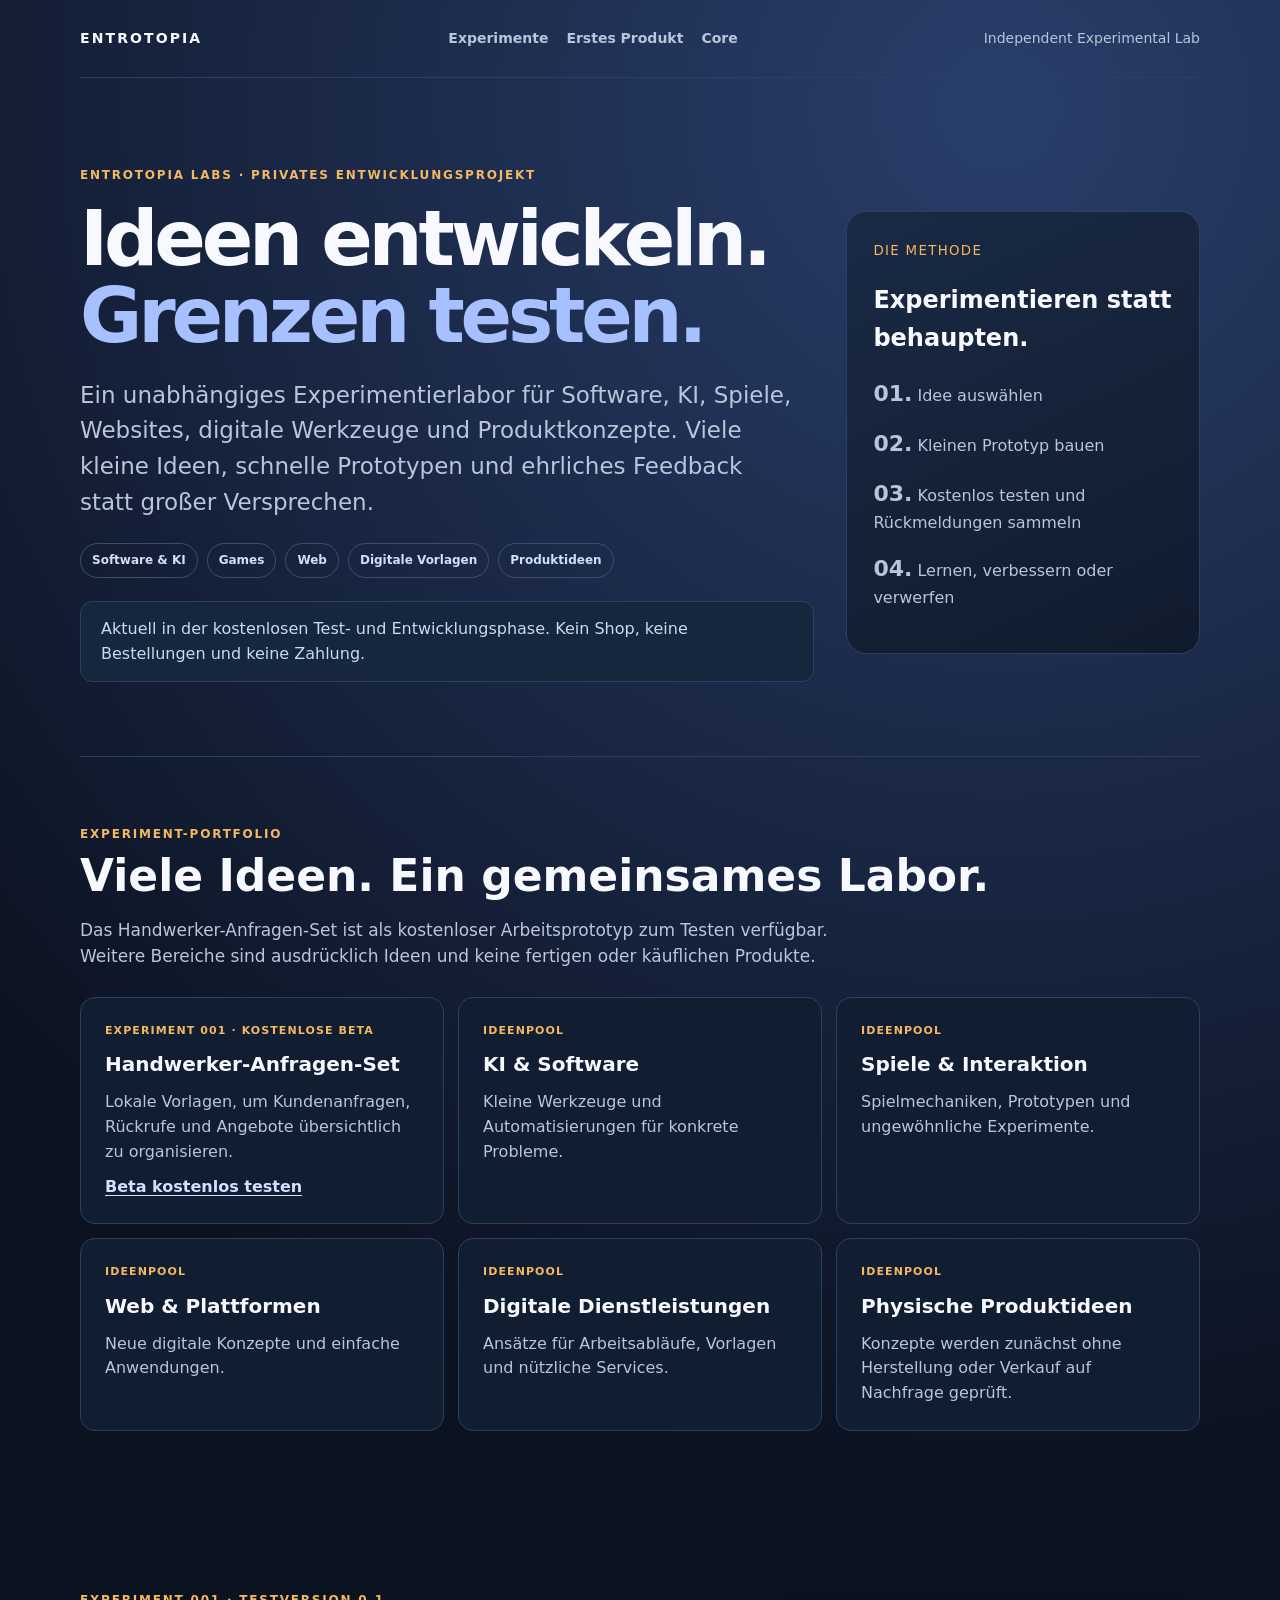
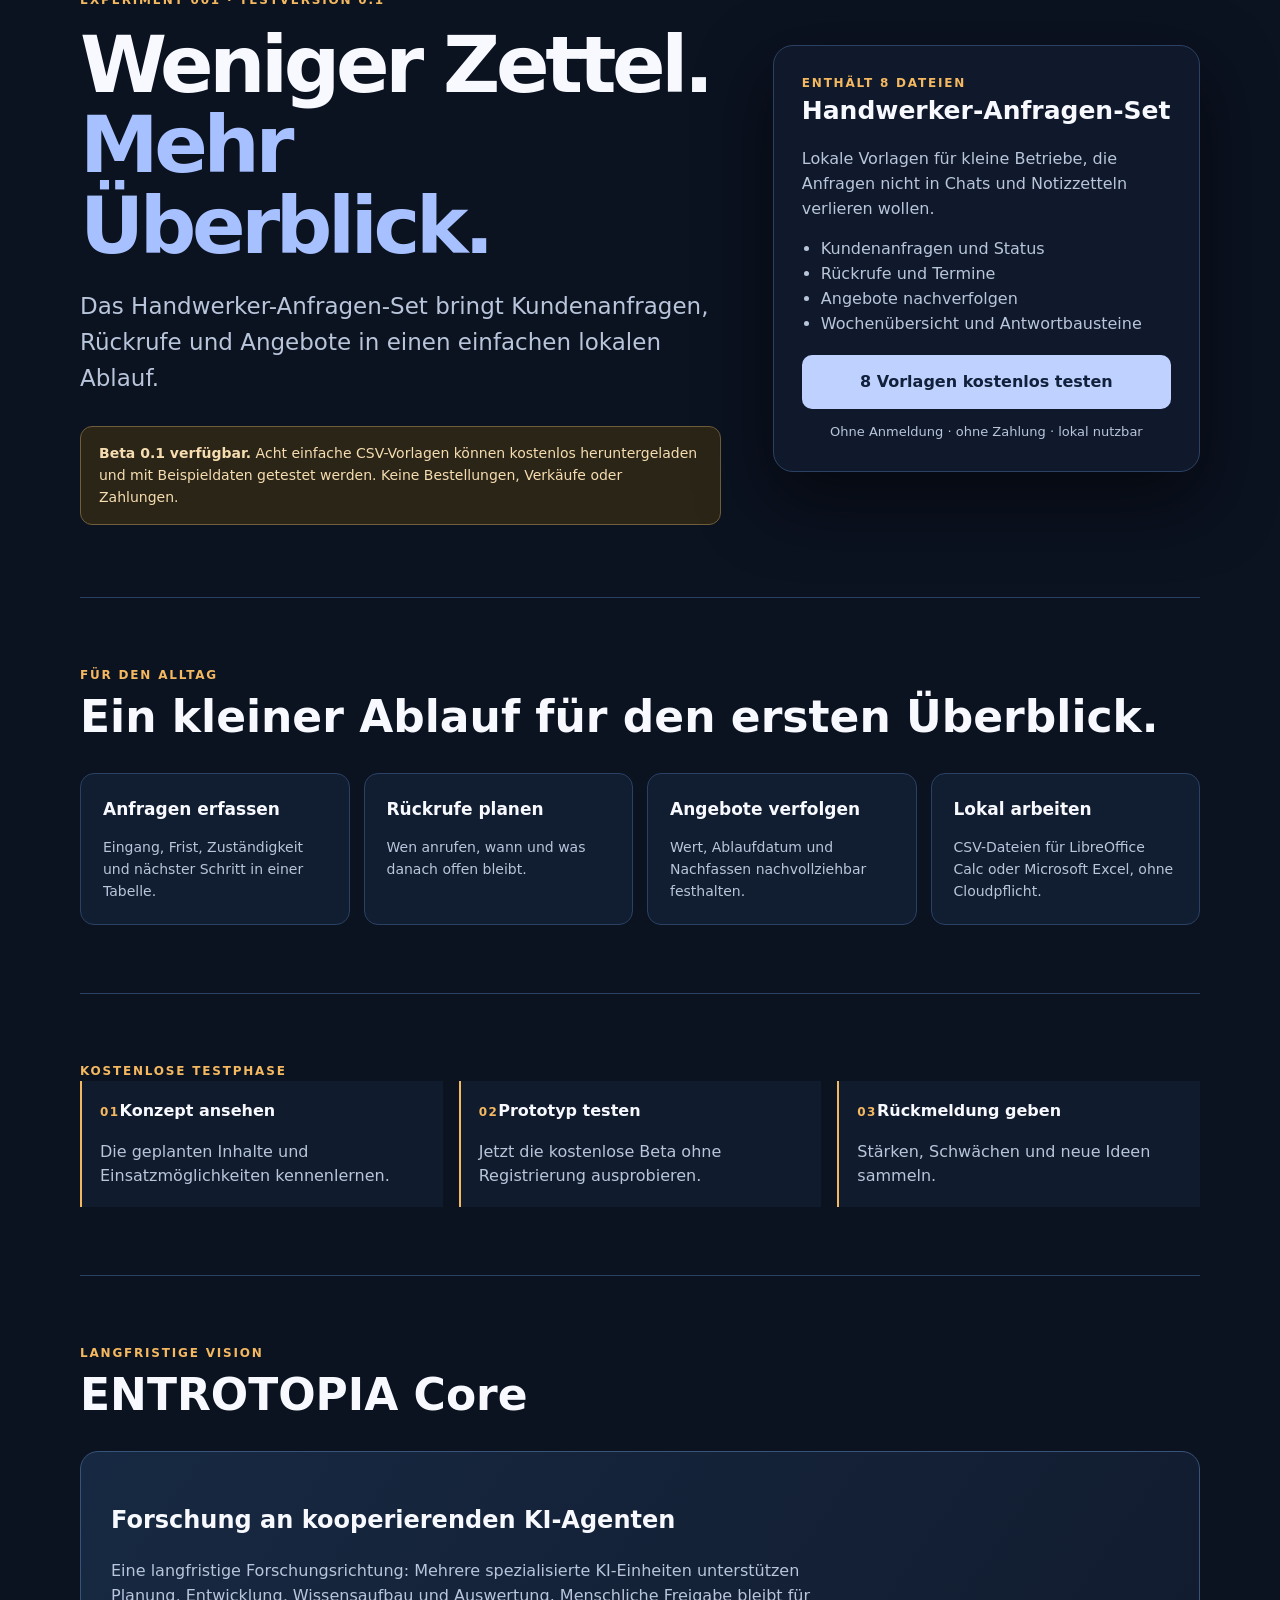
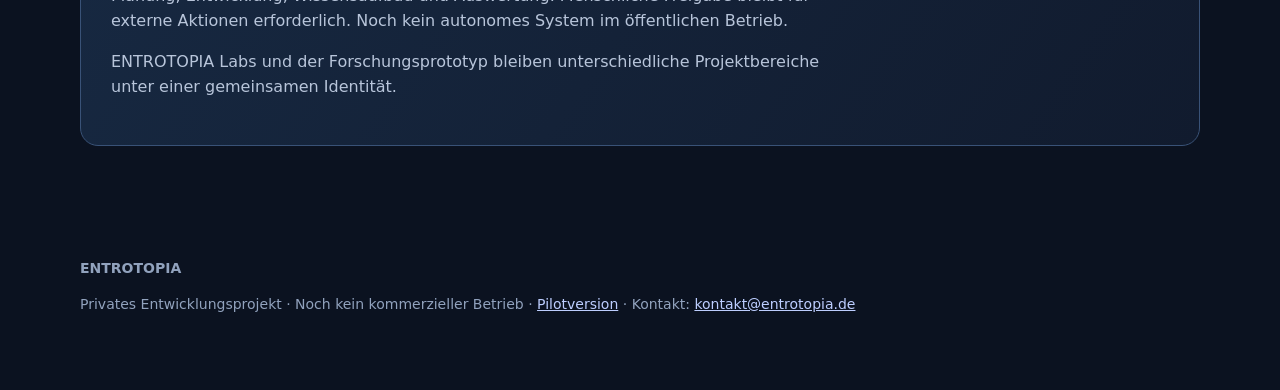
==== index.html @ 9680e83d "Fix public beta links" ====
<!doctype html>
<html lang="de">
<head>
  <meta charset="utf-8">
  <meta name="viewport" content="width=device-width,initial-scale=1">
  <meta name="description" content="ENTROTOPIA Labs entwickelt und testet Ideen aus Software, KI, Spielen, Web und weiteren Bereichen.">
  <meta name="robots" content="noindex,nofollow">
  <title>ENTROTOPIA · Unabhängiges Experimentierlabor</title>
  <style>
    :root{color-scheme:dark;font-family:Inter,ui-sans-serif,system-ui,sans-serif;--bg:#0b1220;--panel:#111d31;--line:#2b4163;--text:#f7f9ff;--muted:#b8c5da;--gold:#f4b860;--accent:#a7c0ff}*{box-sizing:border-box}body{margin:0;background:radial-gradient(circle at 78% 3%,#293e6b 0,var(--bg) 38%);color:var(--text);line-height:1.55}.nav,main,footer{width:min(1120px,calc(100% - 40px));margin:auto}.nav{display:flex;justify-content:space-between;align-items:center;height:78px;border-bottom:1px solid var(--line);font-size:14px;color:var(--muted)}.brand{font-weight:900;letter-spacing:.15em;color:var(--text)}.hero{padding:92px 0 72px;display:grid;grid-template-columns:1.2fr .8fr;gap:52px;align-items:center}.eyebrow{font-size:12px;font-weight:900;letter-spacing:.15em;color:var(--gold)}h1{font-size:clamp(44px,7vw,79px);letter-spacing:-.055em;line-height:1.02;margin:15px 0 21px}h1 span{color:var(--accent)}.lead{font-size:clamp(18px,2.4vw,23px);color:var(--muted);max-width:650px}.notice{margin-top:30px;padding:16px 18px;border:1px solid #705d39;border-radius:12px;background:#2b2518;color:#f6ddb0;font-size:14px}.product{border:1px solid var(--line);border-radius:20px;padding:28px;background:#101b2dd9;box-shadow:0 28px 70px #0008}.product h2{font-size:25px;margin:0 0 14px}.product p{color:var(--muted)}.product ul{padding-left:19px;color:var(--muted)}button{width:100%;margin-top:18px;border:0;border-radius:10px;padding:15px;background:#5c687b;color:#dae1ed;font-weight:850;cursor:not-allowed}.small{font-size:13px;color:#9cabc2;text-align:center;margin:13px 0 0}.section{padding:68px 0;border-top:1px solid var(--line)}h3{font-size:clamp(29px,4vw,44px);line-height:1.15;margin:7px 0 31px}.cards{display:grid;grid-template-columns:repeat(4,1fr);gap:14px}.card{background:var(--panel);border:1px solid var(--line);border-radius:14px;padding:22px}.card b{font-size:17px}.card p{color:var(--muted);font-size:14px;margin-bottom:0}.steps{display:grid;grid-template-columns:repeat(3,1fr);gap:16px}.step{padding:18px;border-left:2px solid var(--gold);background:#101b2d}.step span{font-size:12px;color:var(--gold);font-weight:900;letter-spacing:.12em}.step p{color:var(--muted);margin-bottom:0}footer{padding:44px 0 60px;color:#91a2bd;font-size:14px}footer a{color:#bdceff}@media(max-width:760px){.nav span{display:none}.hero{grid-template-columns:1fr;padding-top:62px}.cards,.steps{grid-template-columns:1fr}.product{max-width:520px}h1{font-size:51px}}

    .cta{display:block;margin-top:18px;text-align:center;text-decoration:none;border-radius:10px;padding:15px;background:#bfd2ff;color:#12213b;font-weight:850}.cta:hover{background:#e5ebff}
    html{scroll-behavior:smooth}
    .nav{gap:18px}.navlinks{display:flex;gap:18px;align-items:center}.navlinks a{color:var(--muted);text-decoration:none;font-weight:700}.navlinks a:hover{color:var(--text)}
    .labhero{padding:88px 0 58px;display:grid;grid-template-columns:1.35fr .65fr;gap:32px;align-items:center}
    .labhero h1{font-size:clamp(42px,6.5vw,76px)}.labhero .lead{max-width:720px}
    .labbox{border:1px solid var(--line);border-radius:20px;padding:26px;background:linear-gradient(155deg,#1a2a45,#101b2d)}
    .labbox b{font-size:22px}.labbox p,.subtext{color:var(--muted)}.labbox small{color:var(--gold);letter-spacing:.10em}
    .tagline{display:flex;flex-wrap:wrap;gap:9px;margin:23px 0}.tag{border:1px solid #38506f;border-radius:999px;padding:7px 11px;color:#d0dff9;font-size:12px;font-weight:700}
    .section-intro{max-width:750px;color:var(--muted);font-size:17px;margin-top:-16px;margin-bottom:28px}
    .projectgrid{display:grid;grid-template-columns:repeat(3,1fr);gap:14px}
    .project{border:1px solid var(--line);border-radius:15px;padding:24px;background:var(--panel);display:flex;flex-direction:column;gap:10px}
    .project h4{font-size:20px;margin:0}.project p{color:var(--muted);margin:0;flex-grow:1}
    .status{font-size:11px;font-weight:900;letter-spacing:.10em;color:var(--gold)}
    .project a{color:#d3dfff;font-weight:700;text-decoration:underline;text-underline-offset:3px}
    .introline{padding:15px 20px;border-radius:12px;background:#15263d;border:1px solid var(--line);color:#ccd9ee}
    .corebox{padding:30px;border-radius:18px;background:linear-gradient(125deg,#172942,#111b2e);border:1px solid #395277}
    .corebox p{max-width:750px;color:var(--muted)}
    @media(max-width:760px){.nav{height:auto;padding:19px 0;flex-wrap:wrap}.nav span{display:none}.navlinks{width:100%;flex-wrap:wrap;gap:11px}.labhero{grid-template-columns:1fr;padding:54px 0 35px}.labhero h1{font-size:44px}.projectgrid{grid-template-columns:1fr}}
  </style>
</head>
<body>
  <header class="nav"><div class="brand">ENTROTOPIA</div><nav class="navlinks" aria-label="Hauptnavigation"><a href="#portfolio">Experimente</a><a href="#handwerker">Erstes Produkt</a><a href="#core">Core</a></nav><span>Independent Experimental Lab</span></header>
  <main>
<section class="labhero" id="lab">
  <div><div class="eyebrow">ENTROTOPIA LABS · PRIVATES ENTWICKLUNGSPROJEKT</div>
    <h1>Ideen entwickeln.<br><span>Grenzen testen.</span></h1>
    <p class="lead">Ein unabhängiges Experimentierlabor für Software, KI, Spiele, Websites, digitale Werkzeuge und Produktkonzepte. Viele kleine Ideen, schnelle Prototypen und ehrliches Feedback statt großer Versprechen.</p>
    <div class="tagline"><span class="tag">Software &amp; KI</span><span class="tag">Games</span><span class="tag">Web</span><span class="tag">Digitale Vorlagen</span><span class="tag">Produktideen</span></div>
    <p class="introline">Aktuell in der kostenlosen Test- und Entwicklungsphase. Kein Shop, keine Bestellungen und keine Zahlung.</p>
  </div>
  <aside class="labbox"><small>DIE METHODE</small><h2>Experimentieren statt behaupten.</h2>
    <p><b>01.</b> Idee auswählen</p><p><b>02.</b> Kleinen Prototyp bauen</p><p><b>03.</b> Kostenlos testen und Rückmeldungen sammeln</p><p><b>04.</b> Lernen, verbessern oder verwerfen</p>
  </aside>
</section>
<section class="section" id="portfolio"><div class="eyebrow">EXPERIMENT-PORTFOLIO</div><h3>Viele Ideen. Ein gemeinsames Labor.</h3>
<p class="section-intro">Das Handwerker-Anfragen-Set ist als kostenloser Arbeitsprototyp zum Testen verfügbar. Weitere Bereiche sind ausdrücklich Ideen und keine fertigen oder käuflichen Produkte.</p>
<div class="projectgrid">
<article class="project"><span class="status">EXPERIMENT 001 · KOSTENLOSE BETA</span><h4>Handwerker-Anfragen-Set</h4><p>Lokale Vorlagen, um Kundenanfragen, Rückrufe und Angebote übersichtlich zu organisieren.</p><a href="/public/testphase.html">Beta kostenlos testen</a></article>
<article class="project"><span class="status">IDEENPOOL</span><h4>KI &amp; Software</h4><p>Kleine Werkzeuge und Automatisierungen für konkrete Probleme.</p></article>
<article class="project"><span class="status">IDEENPOOL</span><h4>Spiele &amp; Interaktion</h4><p>Spielmechaniken, Prototypen und ungewöhnliche Experimente.</p></article>
<article class="project"><span class="status">IDEENPOOL</span><h4>Web &amp; Plattformen</h4><p>Neue digitale Konzepte und einfache Anwendungen.</p></article>
<article class="project"><span class="status">IDEENPOOL</span><h4>Digitale Dienstleistungen</h4><p>Ansätze für Arbeitsabläufe, Vorlagen und nützliche Services.</p></article>
<article class="project"><span class="status">IDEENPOOL</span><h4>Physische Produktideen</h4><p>Konzepte werden zunächst ohne Herstellung oder Verkauf auf Nachfrage geprüft.</p></article>
</div></section>
    <section class="hero" id="handwerker">
      <div>
        <div class="eyebrow">EXPERIMENT 001 · TESTVERSION 0.1</div>
        <h1>Weniger Zettel.<br><span>Mehr Überblick.</span></h1>
        <p class="lead">Das Handwerker-Anfragen-Set bringt Kundenanfragen, Rückrufe und Angebote in einen einfachen lokalen Ablauf.</p>
        <div class="notice"><b>Beta 0.1 verfügbar.</b> Acht einfache CSV-Vorlagen können kostenlos heruntergeladen und mit Beispieldaten getestet werden. Keine Bestellungen, Verkäufe oder Zahlungen.</div>
      </div>
      <aside class="product">
        <div class="eyebrow">ENTHÄLT 8 DATEIEN</div>
        <h2>Handwerker-Anfragen-Set</h2>
        <p>Lokale Vorlagen für kleine Betriebe, die Anfragen nicht in Chats und Notizzetteln verlieren wollen.</p>
        <ul><li>Kundenanfragen und Status</li><li>Rückrufe und Termine</li><li>Angebote nachverfolgen</li><li>Wochenübersicht und Antwortbausteine</li></ul>
        <a class="cta" href="/public/testphase.html">8 Vorlagen kostenlos testen</a>
        <p class="small">Ohne Anmeldung · ohne Zahlung · lokal nutzbar</p>
      </aside>
    </section>
    <section class="section">
      <div class="eyebrow">FÜR DEN ALLTAG</div>
      <h3>Ein kleiner Ablauf für den ersten Überblick.</h3>
      <div class="cards"><article class="card"><b>Anfragen erfassen</b><p>Eingang, Frist, Zuständigkeit und nächster Schritt in einer Tabelle.</p></article><article class="card"><b>Rückrufe planen</b><p>Wen anrufen, wann und was danach offen bleibt.</p></article><article class="card"><b>Angebote verfolgen</b><p>Wert, Ablaufdatum und Nachfassen nachvollziehbar festhalten.</p></article><article class="card"><b>Lokal arbeiten</b><p>CSV-Dateien für LibreOffice Calc oder Microsoft Excel, ohne Cloudpflicht.</p></article></div>
    </section>
    <section class="section">
      <div class="eyebrow">KOSTENLOSE TESTPHASE</div>
      <div class="steps"><article class="step"><span>01</span><b>Konzept ansehen</b><p>Die geplanten Inhalte und Einsatzmöglichkeiten kennenlernen.</p></article><article class="step"><span>02</span><b>Prototyp testen</b><p>Jetzt die kostenlose Beta ohne Registrierung ausprobieren.</p></article><article class="step"><span>03</span><b>Rückmeldung geben</b><p>Stärken, Schwächen und neue Ideen sammeln.</p></article></div>
    </section>
    <section class="section" id="core"><div class="eyebrow">LANGFRISTIGE VISION</div><h3>ENTROTOPIA Core</h3><div class="corebox"><h2>Forschung an kooperierenden KI-Agenten</h2><p>Eine langfristige Forschungsrichtung: Mehrere spezialisierte KI-Einheiten unterstützen Planung, Entwicklung, Wissensaufbau und Auswertung. Menschliche Freigabe bleibt für externe Aktionen erforderlich. Noch kein autonomes System im öffentlichen Betrieb.</p><p>ENTROTOPIA Labs und der Forschungsprototyp bleiben unterschiedliche Projektbereiche unter einer gemeinsamen Identität.</p></div></section>
  </main>
  <footer><b>ENTROTOPIA</b><p>Privates Entwicklungsprojekt · Noch kein kommerzieller Betrieb · <a href="/public/testphase.html">Pilotversion</a> · Kontakt: <a href="mailto:kontakt@entrotopia.de">kontakt@entrotopia.de</a></p></footer>
</body>
</html>
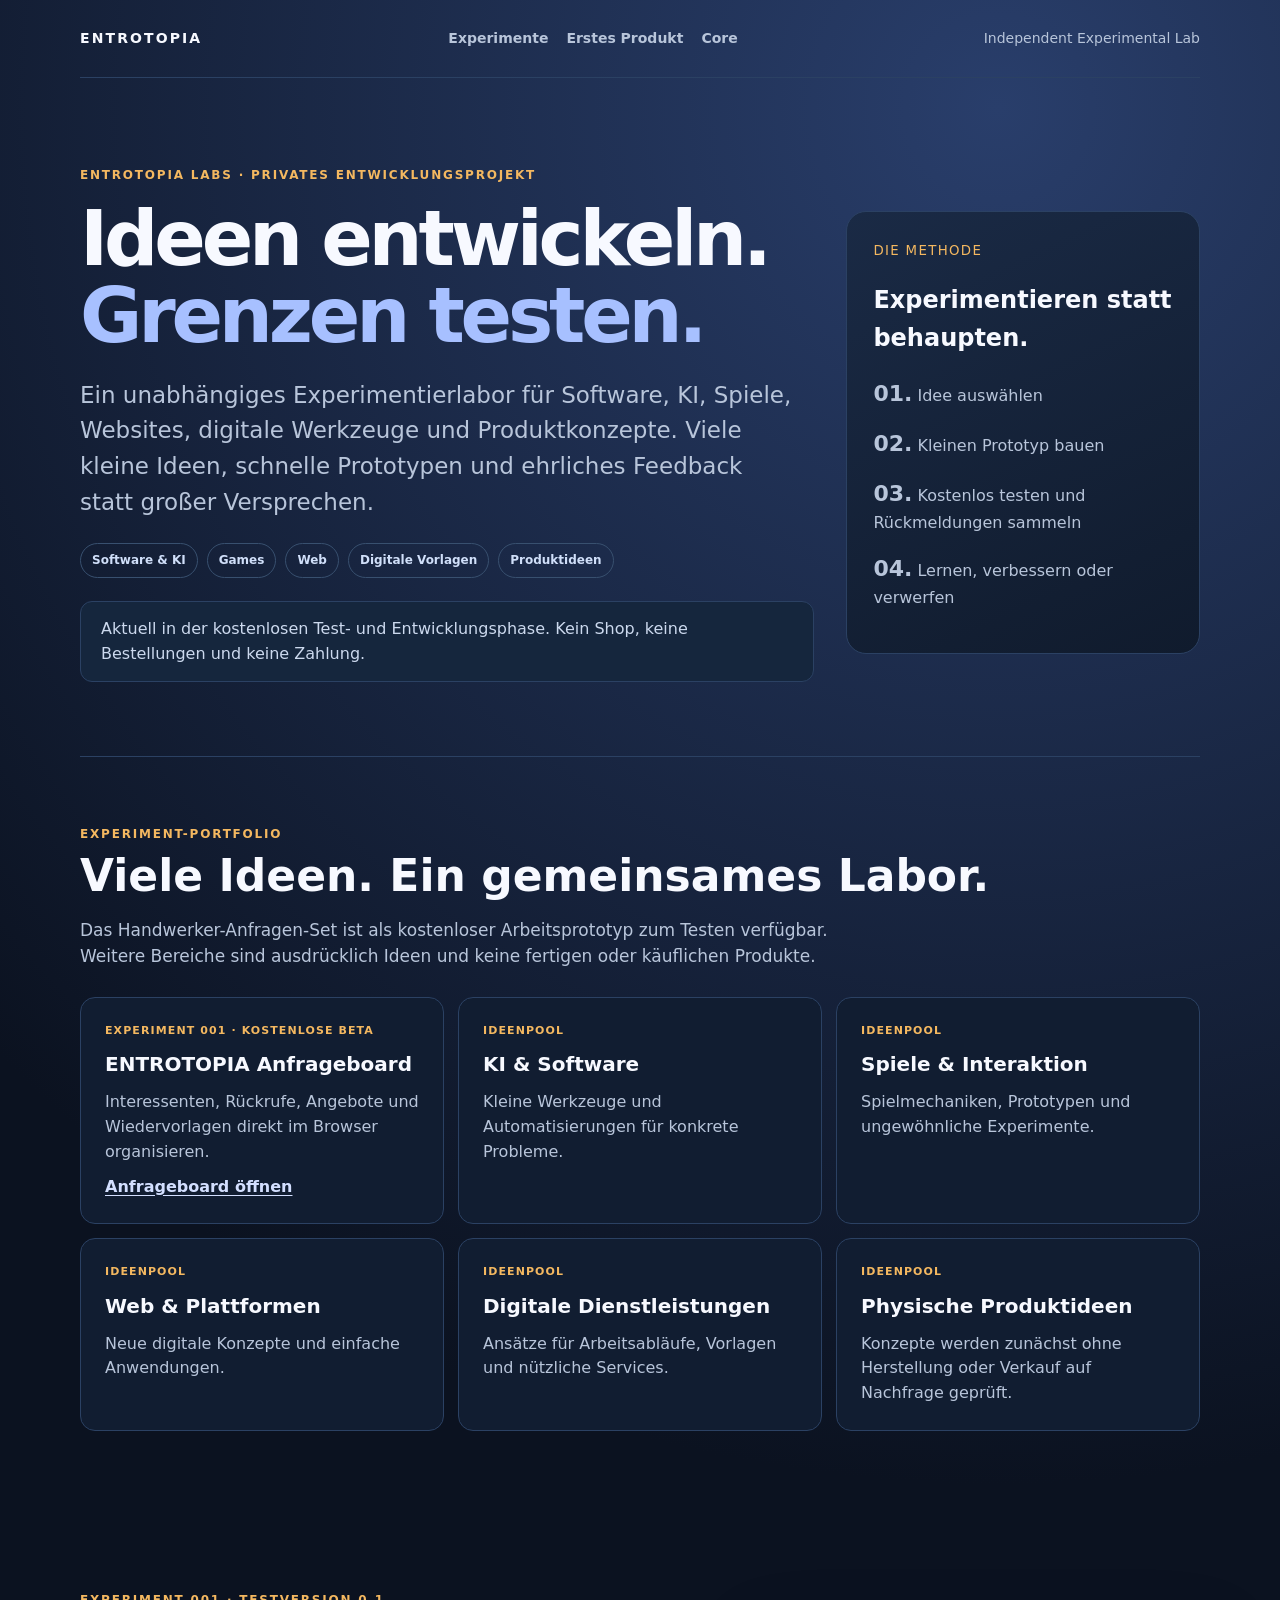
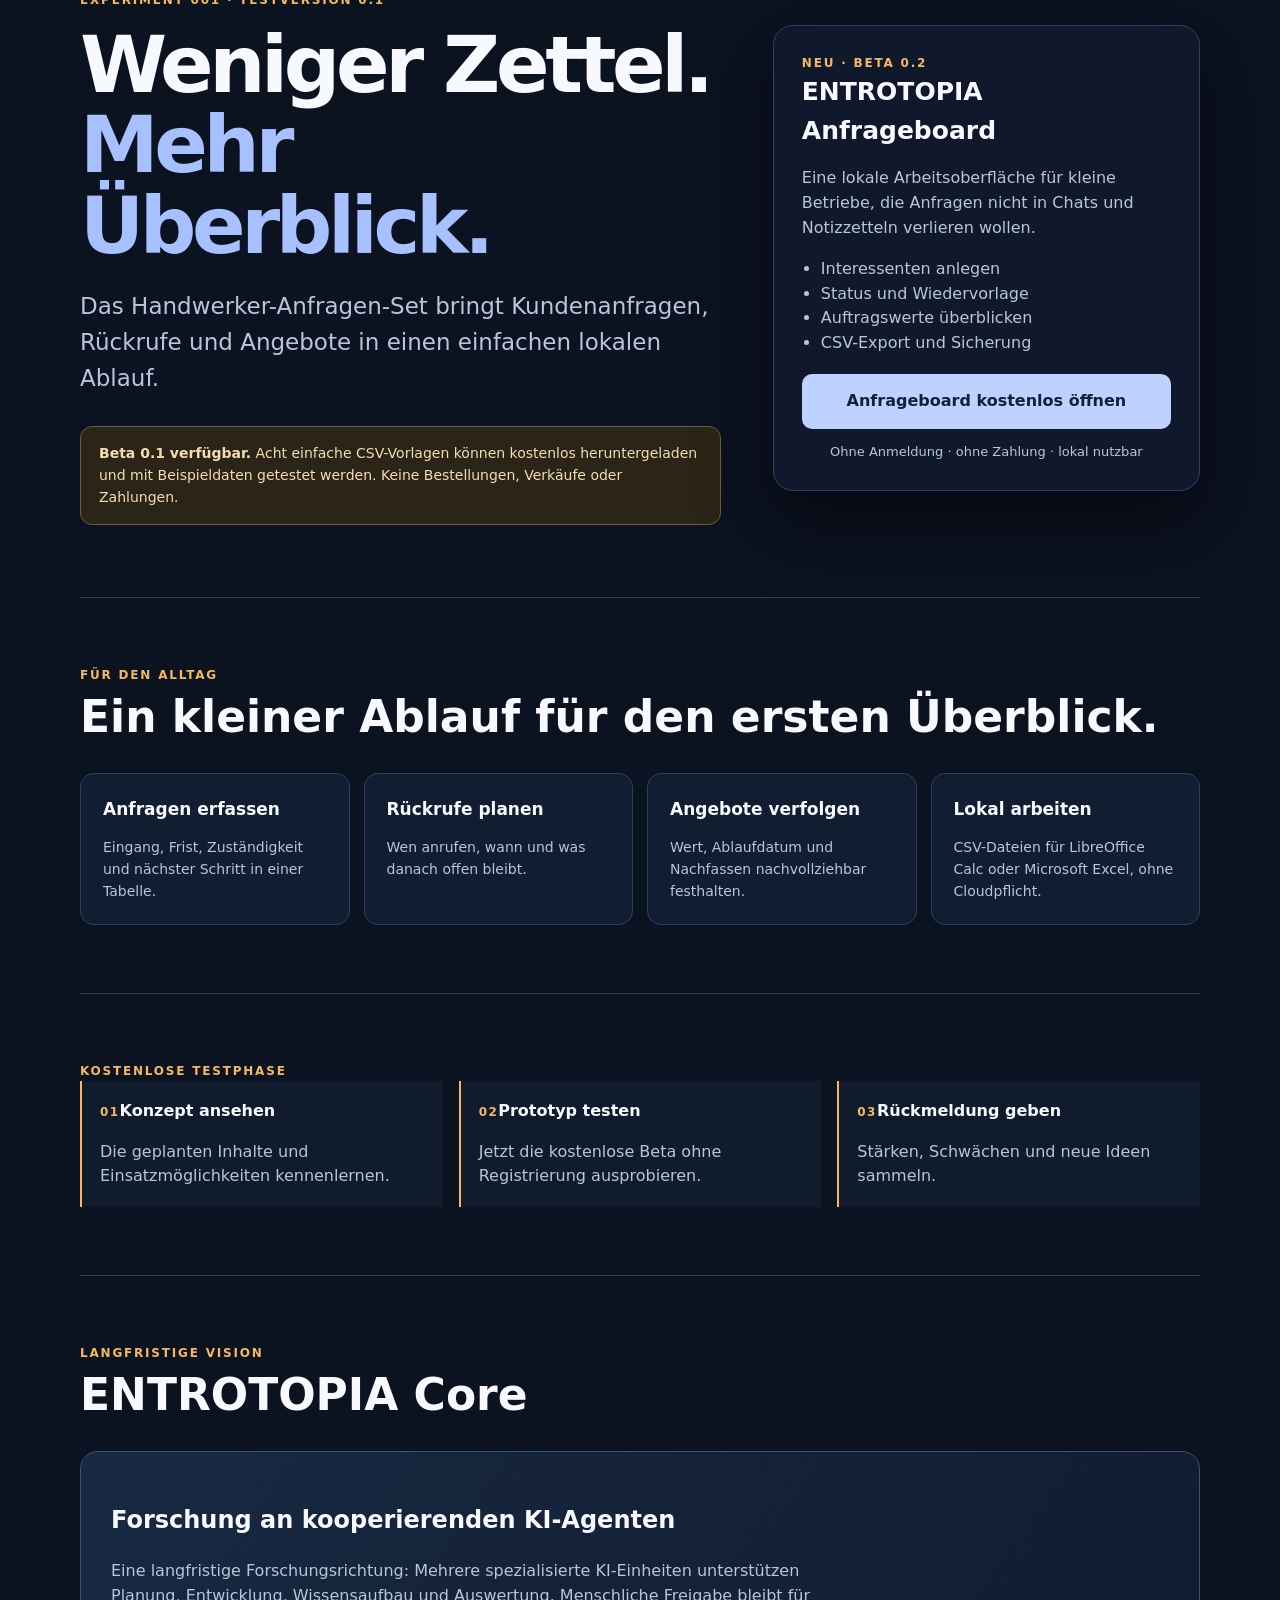
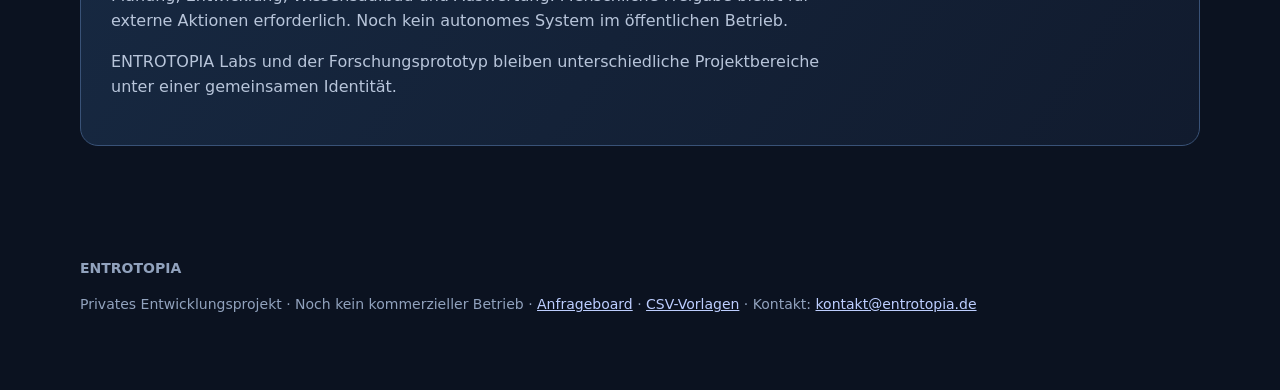
==== commit 2cde5d69: "Launch local-first inquiry board beta" ====
--- a/index.html
+++ b/index.html
@@ -46,7 +46,7 @@
 <section class="section" id="portfolio"><div class="eyebrow">EXPERIMENT-PORTFOLIO</div><h3>Viele Ideen. Ein gemeinsames Labor.</h3>
 <p class="section-intro">Das Handwerker-Anfragen-Set ist als kostenloser Arbeitsprototyp zum Testen verfügbar. Weitere Bereiche sind ausdrücklich Ideen und keine fertigen oder käuflichen Produkte.</p>
 <div class="projectgrid">
-<article class="project"><span class="status">EXPERIMENT 001 · KOSTENLOSE BETA</span><h4>Handwerker-Anfragen-Set</h4><p>Lokale Vorlagen, um Kundenanfragen, Rückrufe und Angebote übersichtlich zu organisieren.</p><a href="/public/testphase.html">Beta kostenlos testen</a></article>
+<article class="project"><span class="status">EXPERIMENT 001 · KOSTENLOSE BETA</span><h4>ENTROTOPIA Anfrageboard</h4><p>Interessenten, Rückrufe, Angebote und Wiedervorlagen direkt im Browser organisieren.</p><a href="/public/app.html">Anfrageboard öffnen</a></article>
 <article class="project"><span class="status">IDEENPOOL</span><h4>KI &amp; Software</h4><p>Kleine Werkzeuge und Automatisierungen für konkrete Probleme.</p></article>
 <article class="project"><span class="status">IDEENPOOL</span><h4>Spiele &amp; Interaktion</h4><p>Spielmechaniken, Prototypen und ungewöhnliche Experimente.</p></article>
 <article class="project"><span class="status">IDEENPOOL</span><h4>Web &amp; Plattformen</h4><p>Neue digitale Konzepte und einfache Anwendungen.</p></article>
@@ -61,11 +61,11 @@
         <div class="notice"><b>Beta 0.1 verfügbar.</b> Acht einfache CSV-Vorlagen können kostenlos heruntergeladen und mit Beispieldaten getestet werden. Keine Bestellungen, Verkäufe oder Zahlungen.</div>
       </div>
       <aside class="product">
-        <div class="eyebrow">ENTHÄLT 8 DATEIEN</div>
-        <h2>Handwerker-Anfragen-Set</h2>
-        <p>Lokale Vorlagen für kleine Betriebe, die Anfragen nicht in Chats und Notizzetteln verlieren wollen.</p>
-        <ul><li>Kundenanfragen und Status</li><li>Rückrufe und Termine</li><li>Angebote nachverfolgen</li><li>Wochenübersicht und Antwortbausteine</li></ul>
-        <a class="cta" href="/public/testphase.html">8 Vorlagen kostenlos testen</a>
+        <div class="eyebrow">NEU · BETA 0.2</div>
+        <h2>ENTROTOPIA Anfrageboard</h2>
+        <p>Eine lokale Arbeitsoberfläche für kleine Betriebe, die Anfragen nicht in Chats und Notizzetteln verlieren wollen.</p>
+        <ul><li>Interessenten anlegen</li><li>Status und Wiedervorlage</li><li>Auftragswerte überblicken</li><li>CSV-Export und Sicherung</li></ul>
+        <a class="cta" href="/public/app.html">Anfrageboard kostenlos öffnen</a>
         <p class="small">Ohne Anmeldung · ohne Zahlung · lokal nutzbar</p>
       </aside>
     </section>
@@ -80,6 +80,6 @@
     </section>
     <section class="section" id="core"><div class="eyebrow">LANGFRISTIGE VISION</div><h3>ENTROTOPIA Core</h3><div class="corebox"><h2>Forschung an kooperierenden KI-Agenten</h2><p>Eine langfristige Forschungsrichtung: Mehrere spezialisierte KI-Einheiten unterstützen Planung, Entwicklung, Wissensaufbau und Auswertung. Menschliche Freigabe bleibt für externe Aktionen erforderlich. Noch kein autonomes System im öffentlichen Betrieb.</p><p>ENTROTOPIA Labs und der Forschungsprototyp bleiben unterschiedliche Projektbereiche unter einer gemeinsamen Identität.</p></div></section>
   </main>
-  <footer><b>ENTROTOPIA</b><p>Privates Entwicklungsprojekt · Noch kein kommerzieller Betrieb · <a href="/public/testphase.html">Pilotversion</a> · Kontakt: <a href="mailto:kontakt@entrotopia.de">kontakt@entrotopia.de</a></p></footer>
+  <footer><b>ENTROTOPIA</b><p>Privates Entwicklungsprojekt · Noch kein kommerzieller Betrieb · <a href="/public/app.html">Anfrageboard</a> · <a href="/public/testphase.html">CSV-Vorlagen</a> · Kontakt: <a href="mailto:kontakt@entrotopia.de">kontakt@entrotopia.de</a></p></footer>
 </body>
 </html>
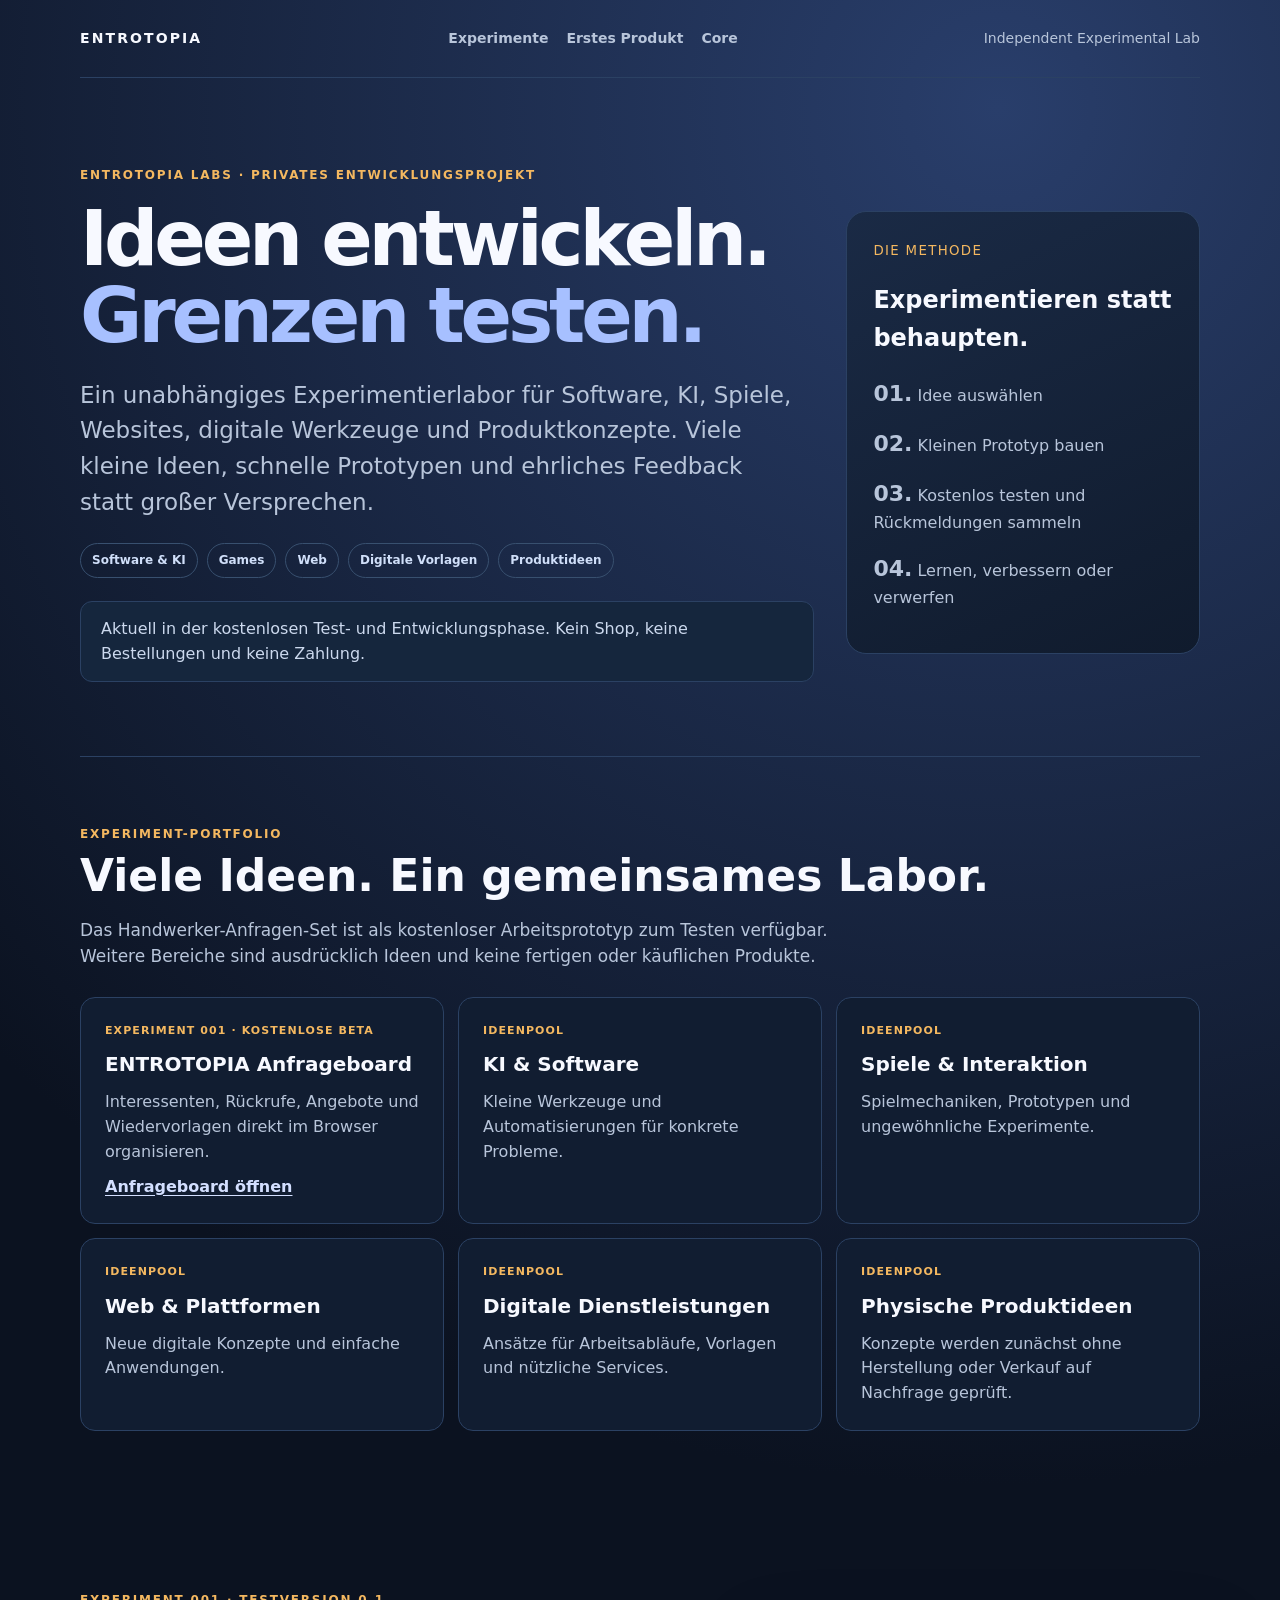
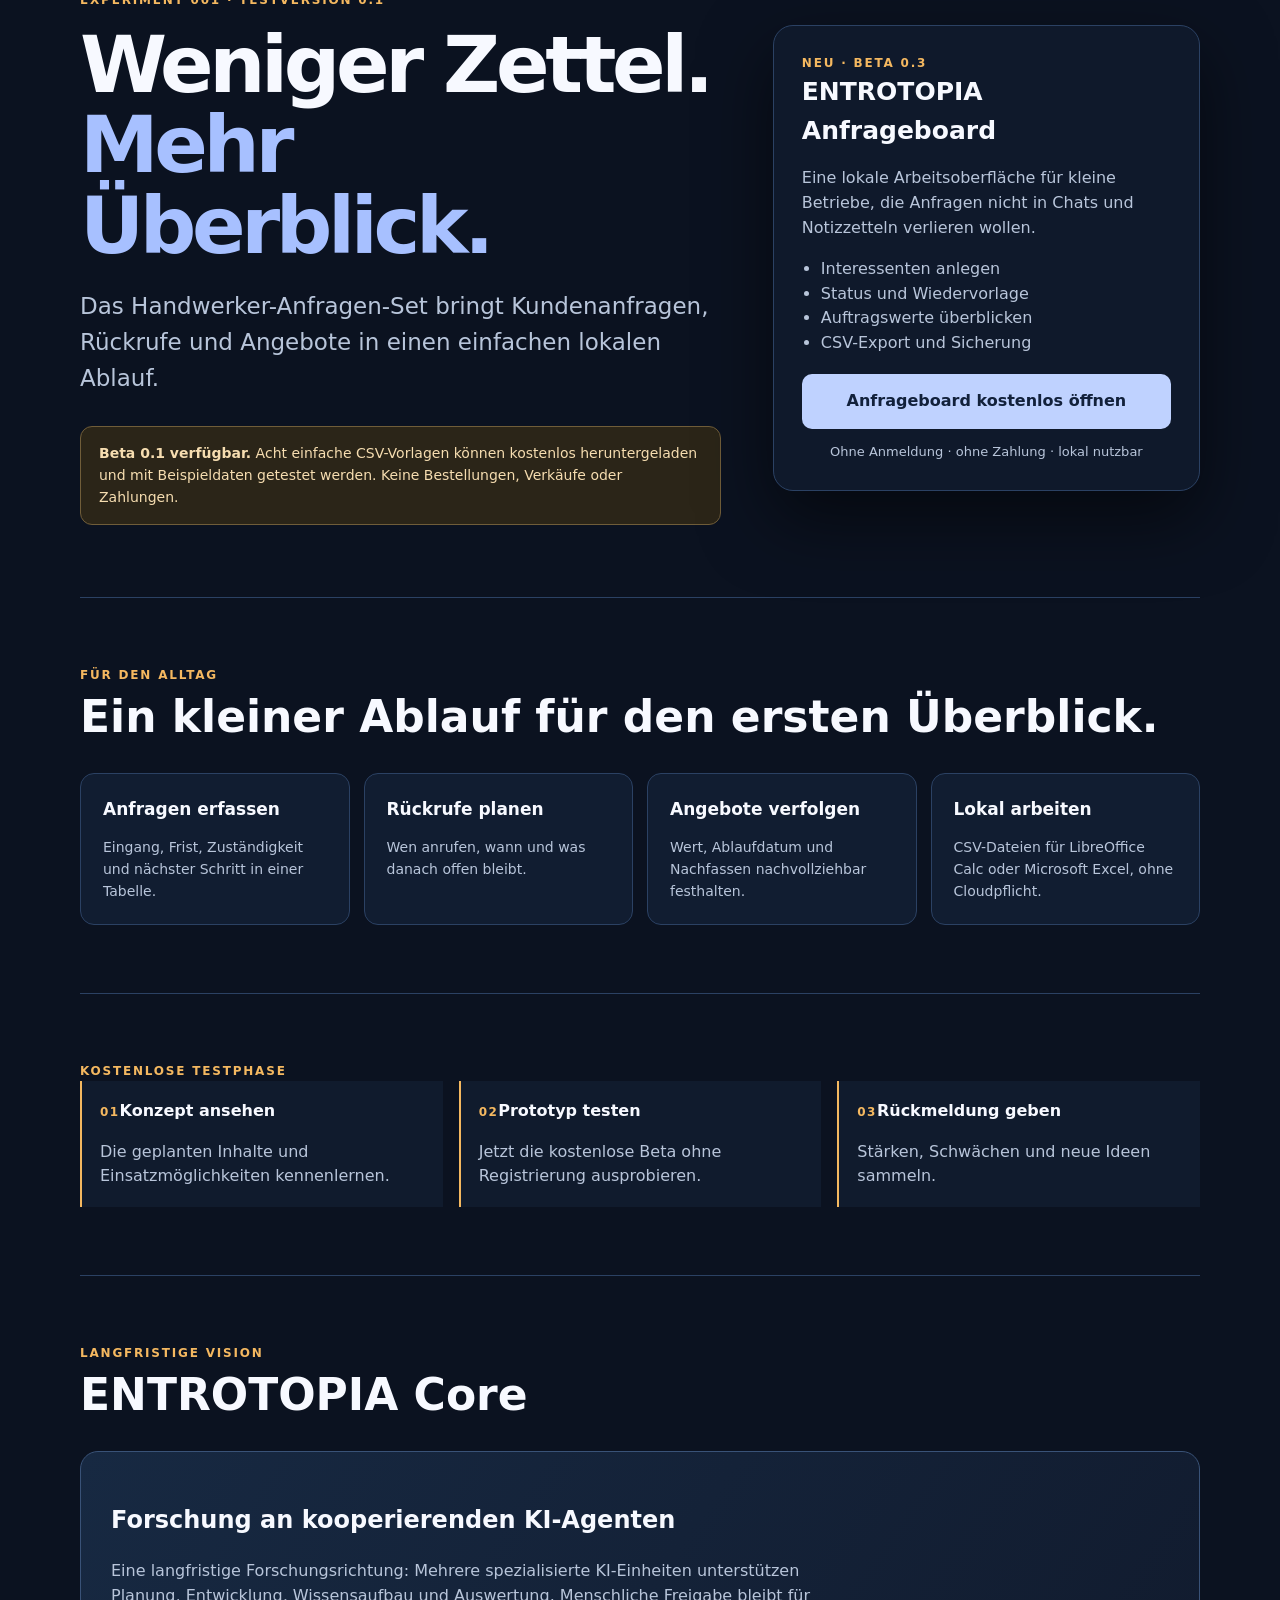
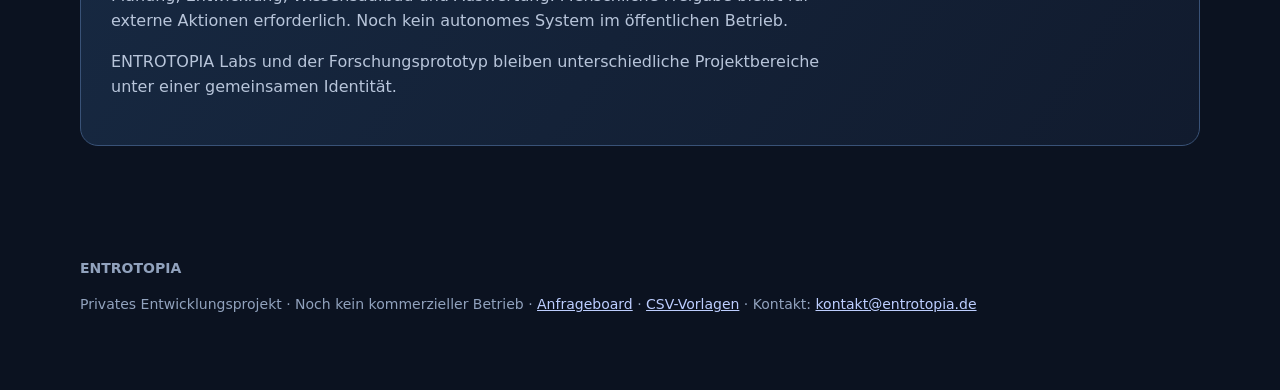
==== commit 31b17ff2: "Make inquiry board installable offline" ====
--- a/index.html
+++ b/index.html
@@ -61,7 +61,7 @@
         <div class="notice"><b>Beta 0.1 verfügbar.</b> Acht einfache CSV-Vorlagen können kostenlos heruntergeladen und mit Beispieldaten getestet werden. Keine Bestellungen, Verkäufe oder Zahlungen.</div>
       </div>
       <aside class="product">
-        <div class="eyebrow">NEU · BETA 0.2</div>
+        <div class="eyebrow">NEU · BETA 0.3</div>
         <h2>ENTROTOPIA Anfrageboard</h2>
         <p>Eine lokale Arbeitsoberfläche für kleine Betriebe, die Anfragen nicht in Chats und Notizzetteln verlieren wollen.</p>
         <ul><li>Interessenten anlegen</li><li>Status und Wiedervorlage</li><li>Auftragswerte überblicken</li><li>CSV-Export und Sicherung</li></ul>
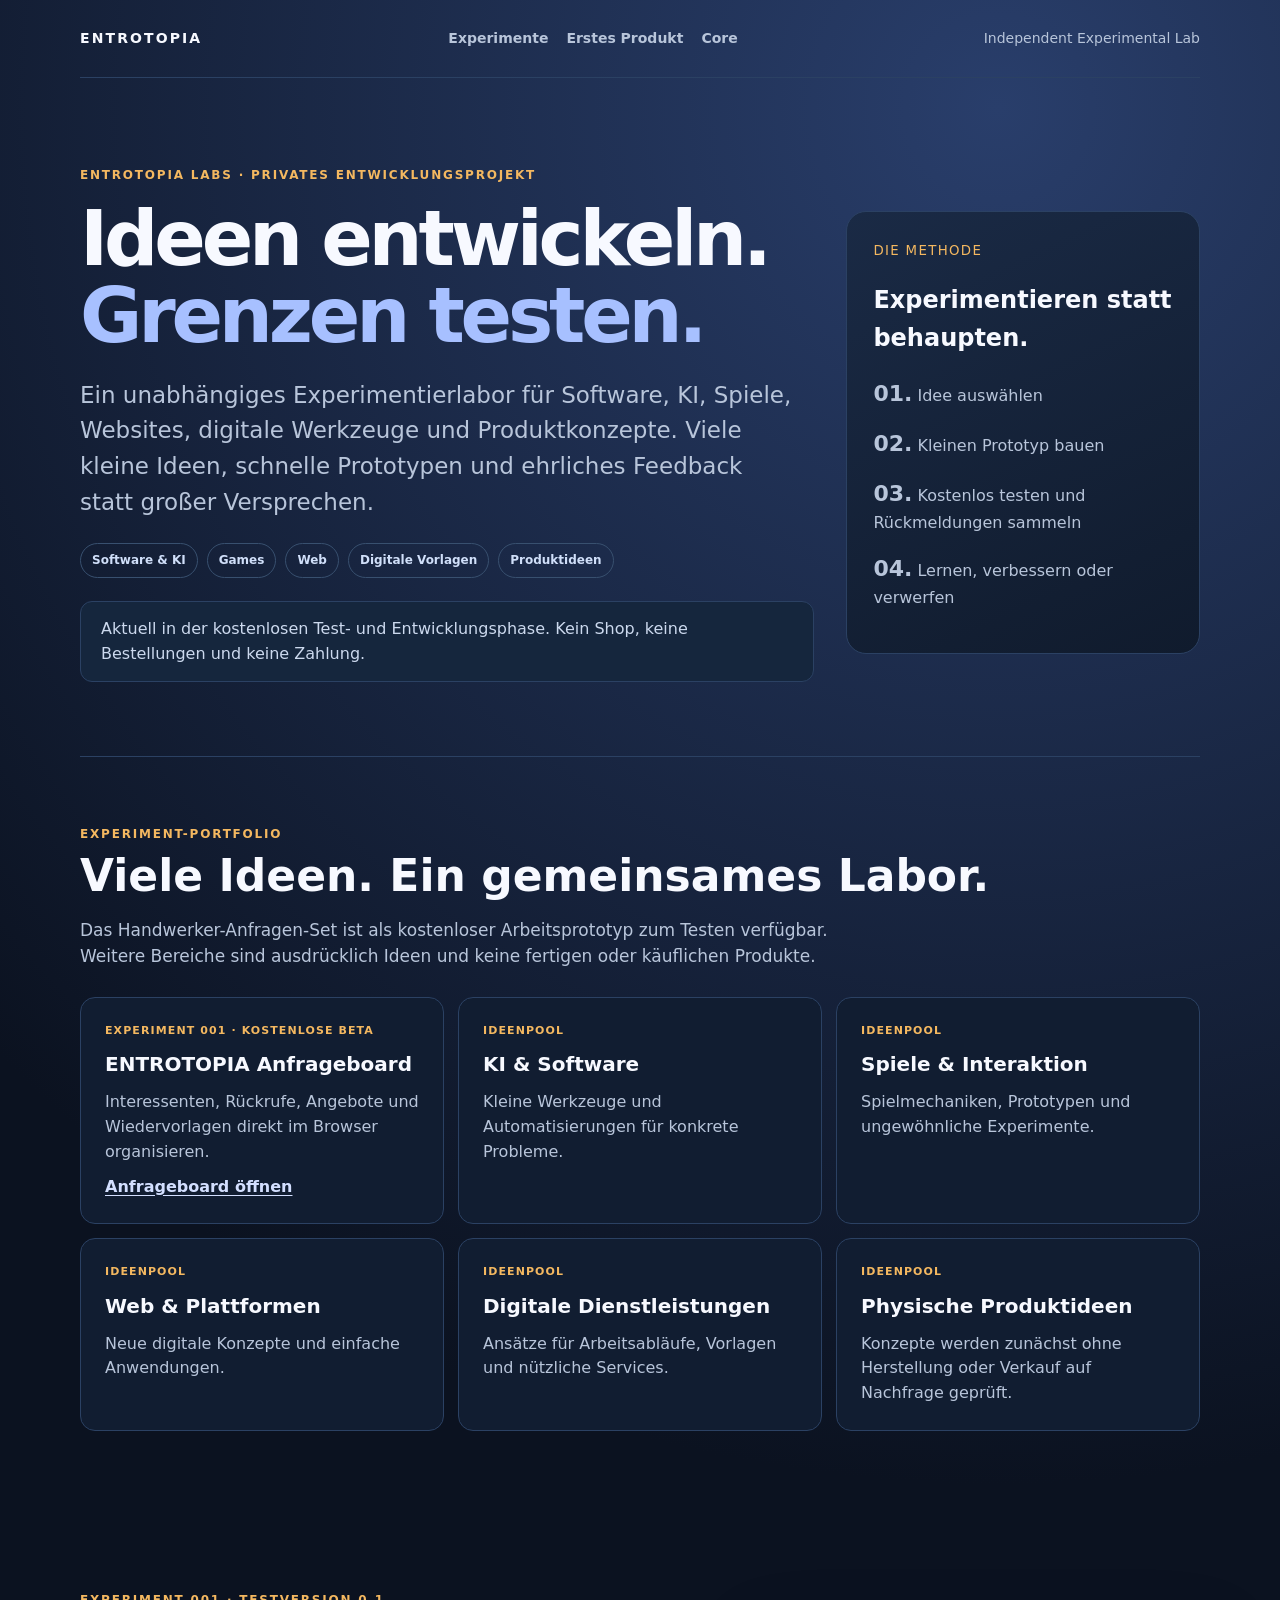
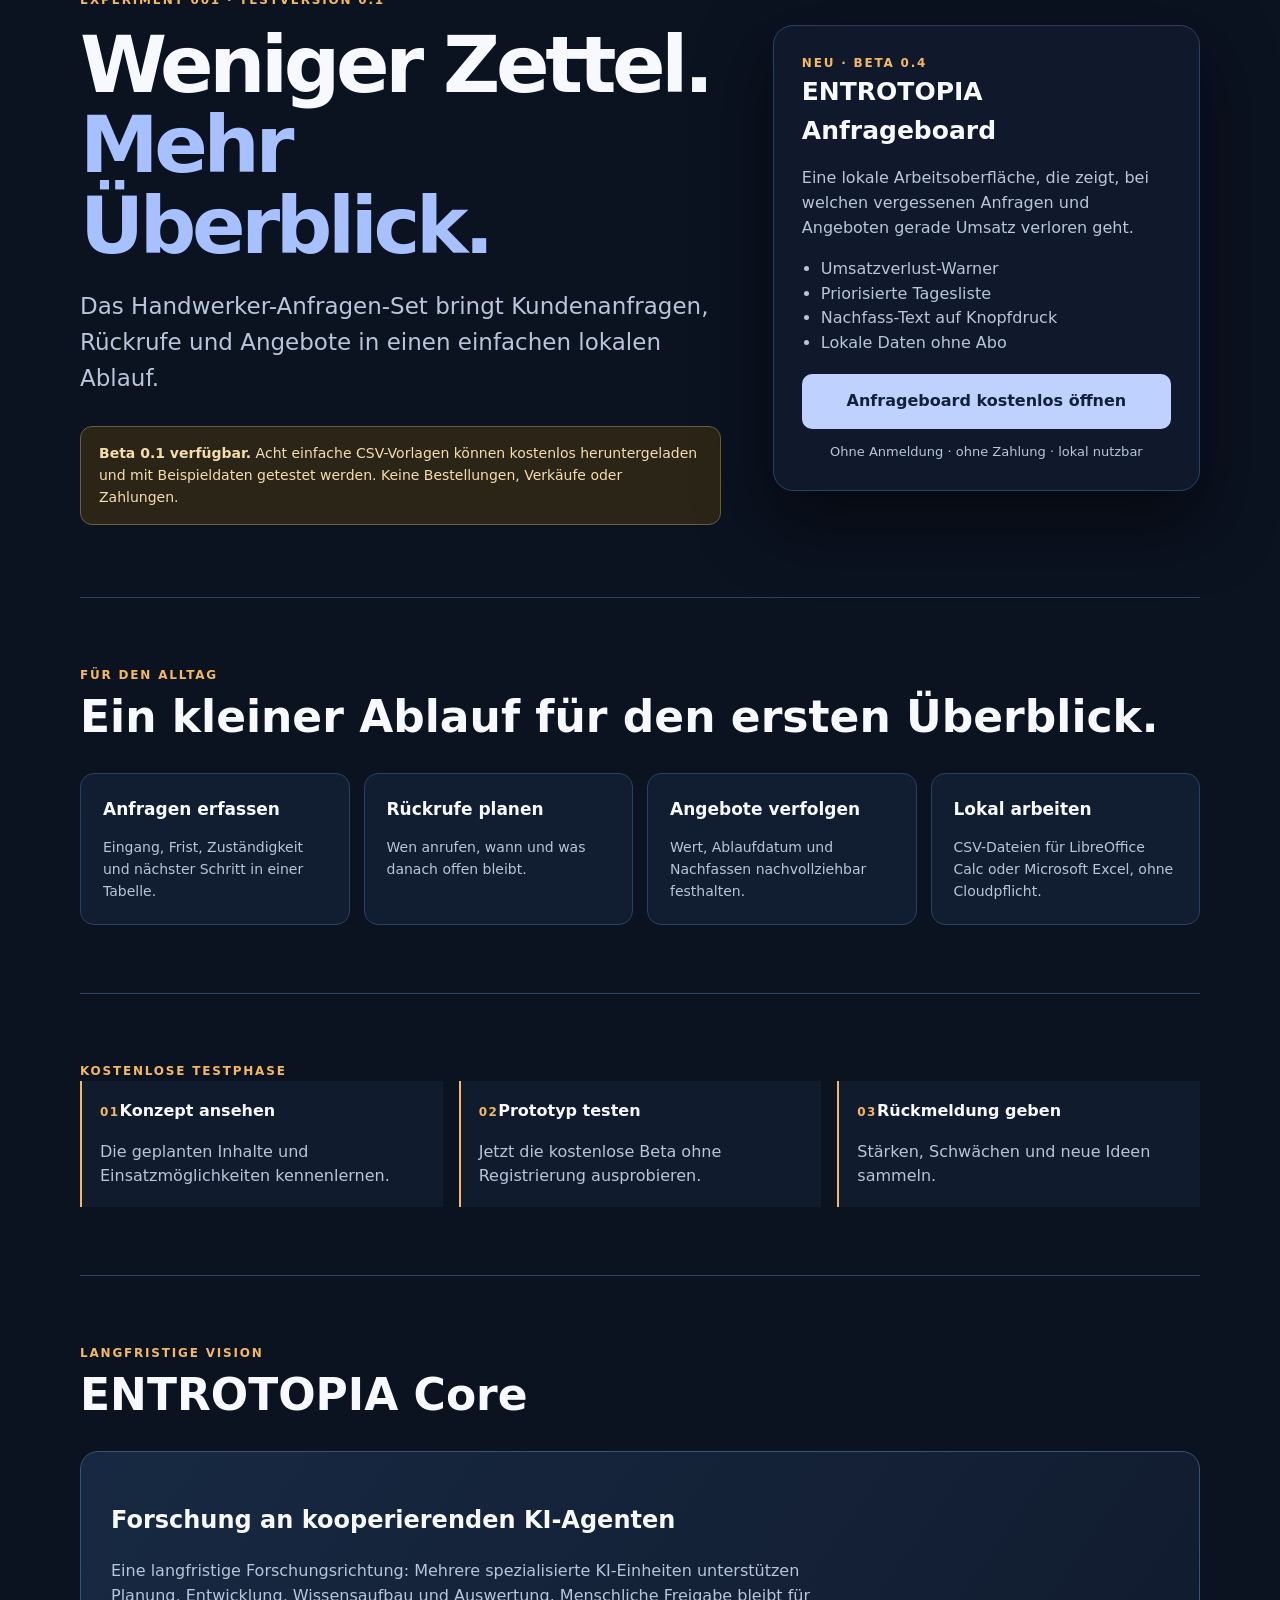
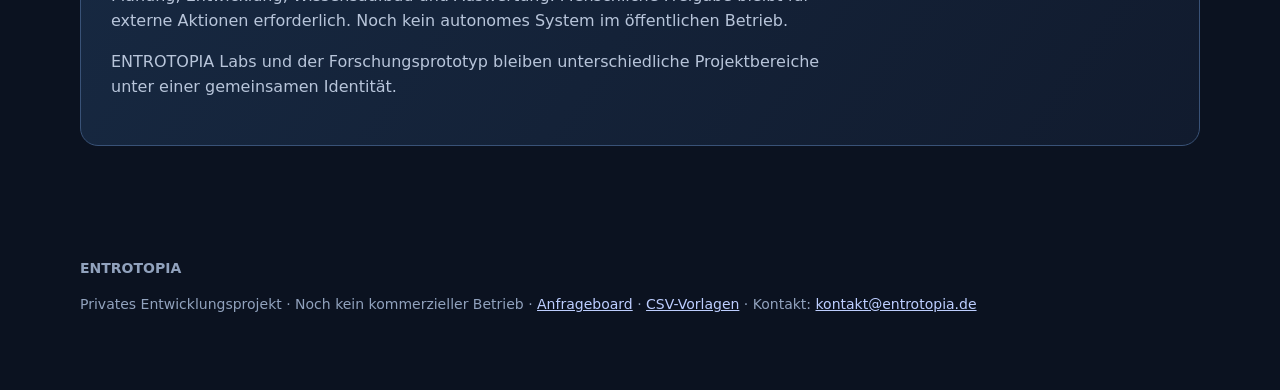
==== commit 2f0016bc: "Add revenue risk action queue" ====
--- a/index.html
+++ b/index.html
@@ -61,10 +61,10 @@
         <div class="notice"><b>Beta 0.1 verfügbar.</b> Acht einfache CSV-Vorlagen können kostenlos heruntergeladen und mit Beispieldaten getestet werden. Keine Bestellungen, Verkäufe oder Zahlungen.</div>
       </div>
       <aside class="product">
-        <div class="eyebrow">NEU · BETA 0.3</div>
+        <div class="eyebrow">NEU · BETA 0.4</div>
         <h2>ENTROTOPIA Anfrageboard</h2>
-        <p>Eine lokale Arbeitsoberfläche für kleine Betriebe, die Anfragen nicht in Chats und Notizzetteln verlieren wollen.</p>
-        <ul><li>Interessenten anlegen</li><li>Status und Wiedervorlage</li><li>Auftragswerte überblicken</li><li>CSV-Export und Sicherung</li></ul>
+        <p>Eine lokale Arbeitsoberfläche, die zeigt, bei welchen vergessenen Anfragen und Angeboten gerade Umsatz verloren geht.</p>
+        <ul><li>Umsatzverlust-Warner</li><li>Priorisierte Tagesliste</li><li>Nachfass-Text auf Knopfdruck</li><li>Lokale Daten ohne Abo</li></ul>
         <a class="cta" href="/public/app.html">Anfrageboard kostenlos öffnen</a>
         <p class="small">Ohne Anmeldung · ohne Zahlung · lokal nutzbar</p>
       </aside>
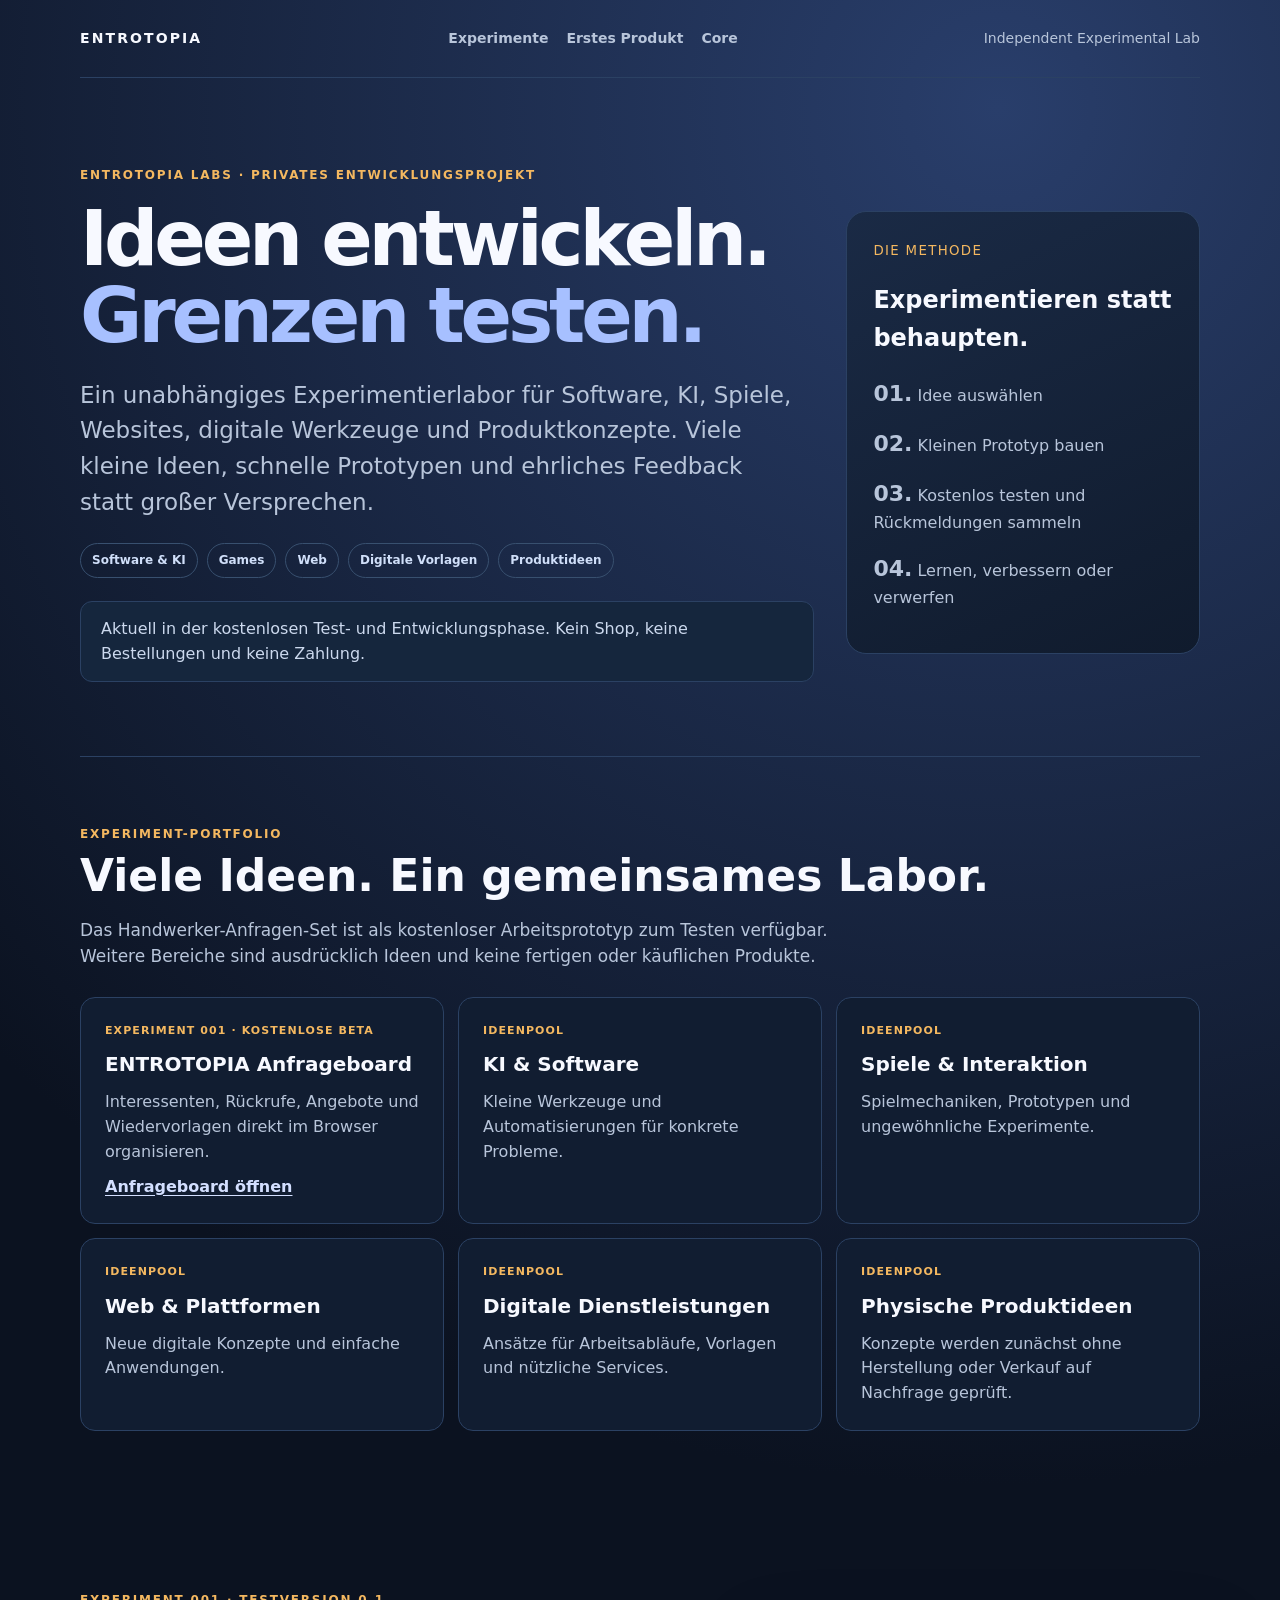
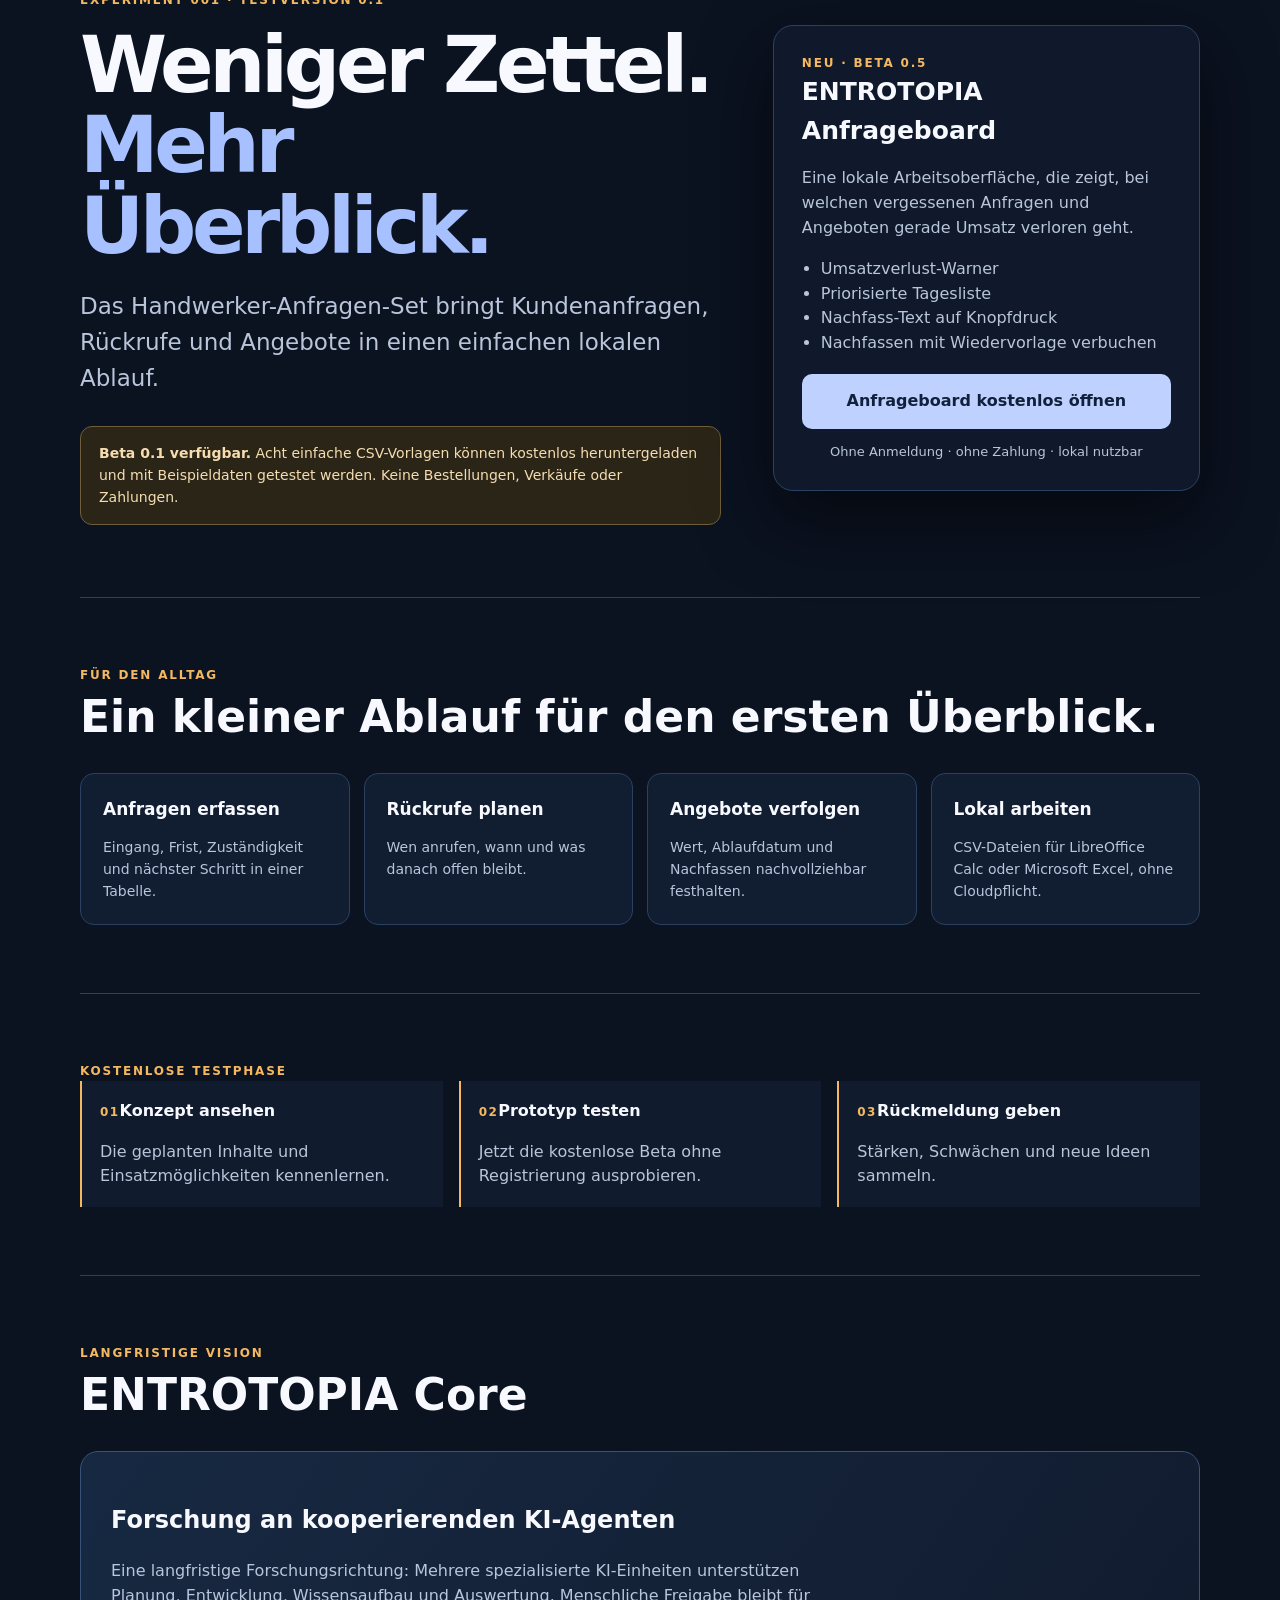
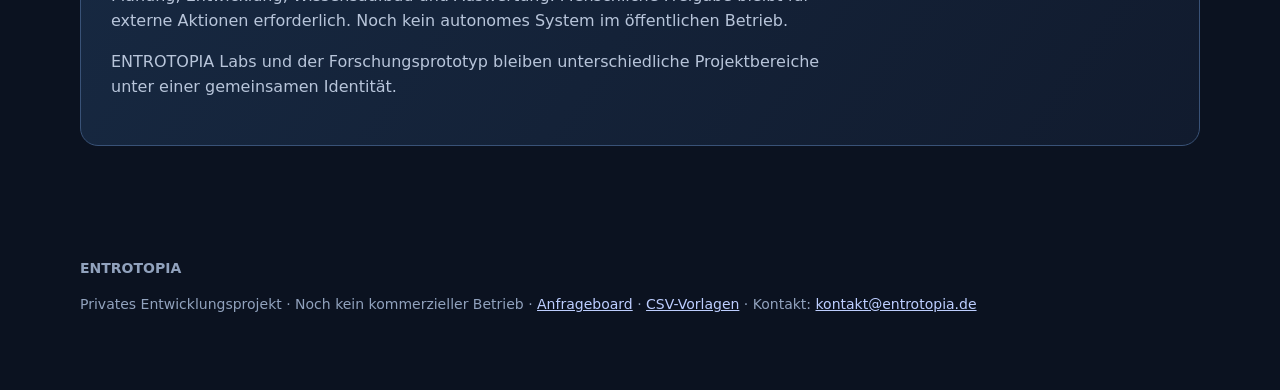
==== commit ec34bf5d: "Close the follow-up action loop" ====
--- a/index.html
+++ b/index.html
@@ -61,10 +61,10 @@
         <div class="notice"><b>Beta 0.1 verfügbar.</b> Acht einfache CSV-Vorlagen können kostenlos heruntergeladen und mit Beispieldaten getestet werden. Keine Bestellungen, Verkäufe oder Zahlungen.</div>
       </div>
       <aside class="product">
-        <div class="eyebrow">NEU · BETA 0.4</div>
+        <div class="eyebrow">NEU · BETA 0.5</div>
         <h2>ENTROTOPIA Anfrageboard</h2>
         <p>Eine lokale Arbeitsoberfläche, die zeigt, bei welchen vergessenen Anfragen und Angeboten gerade Umsatz verloren geht.</p>
-        <ul><li>Umsatzverlust-Warner</li><li>Priorisierte Tagesliste</li><li>Nachfass-Text auf Knopfdruck</li><li>Lokale Daten ohne Abo</li></ul>
+        <ul><li>Umsatzverlust-Warner</li><li>Priorisierte Tagesliste</li><li>Nachfass-Text auf Knopfdruck</li><li>Nachfassen mit Wiedervorlage verbuchen</li></ul>
         <a class="cta" href="/public/app.html">Anfrageboard kostenlos öffnen</a>
         <p class="small">Ohne Anmeldung · ohne Zahlung · lokal nutzbar</p>
       </aside>
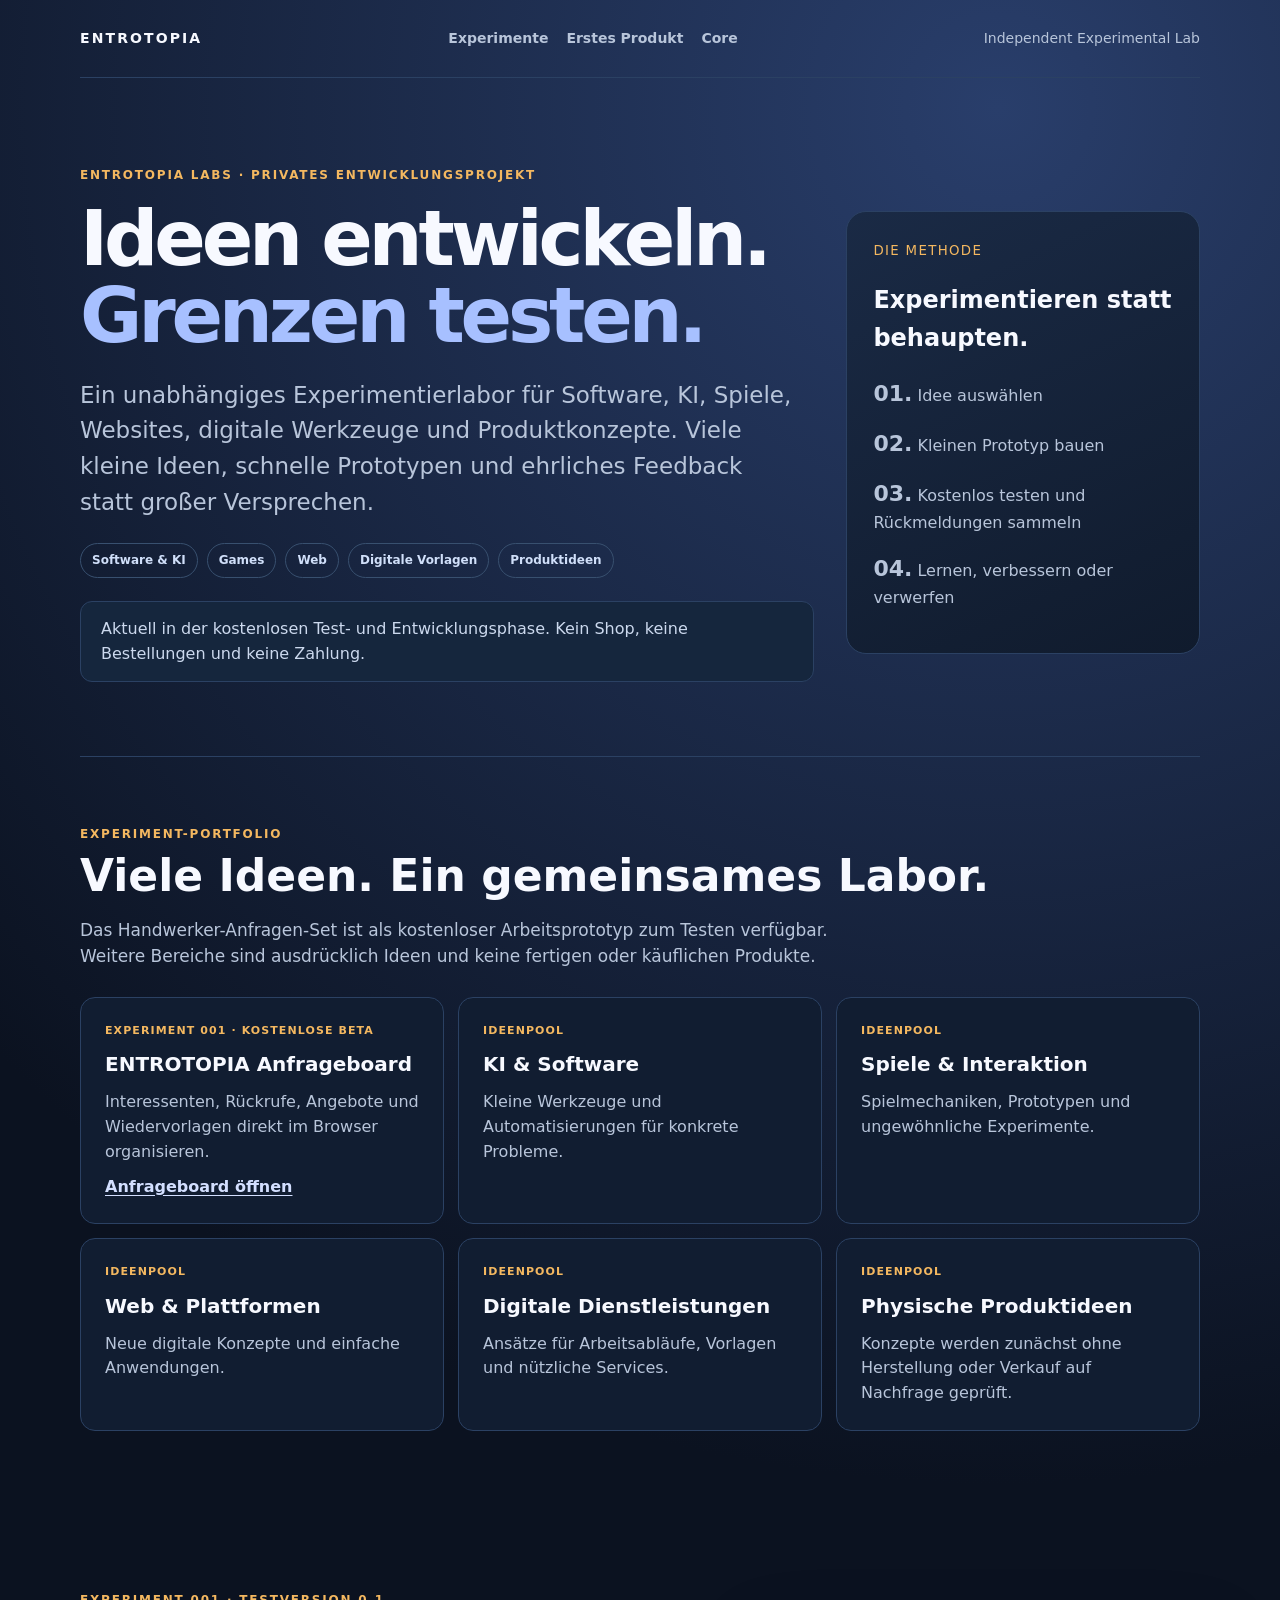
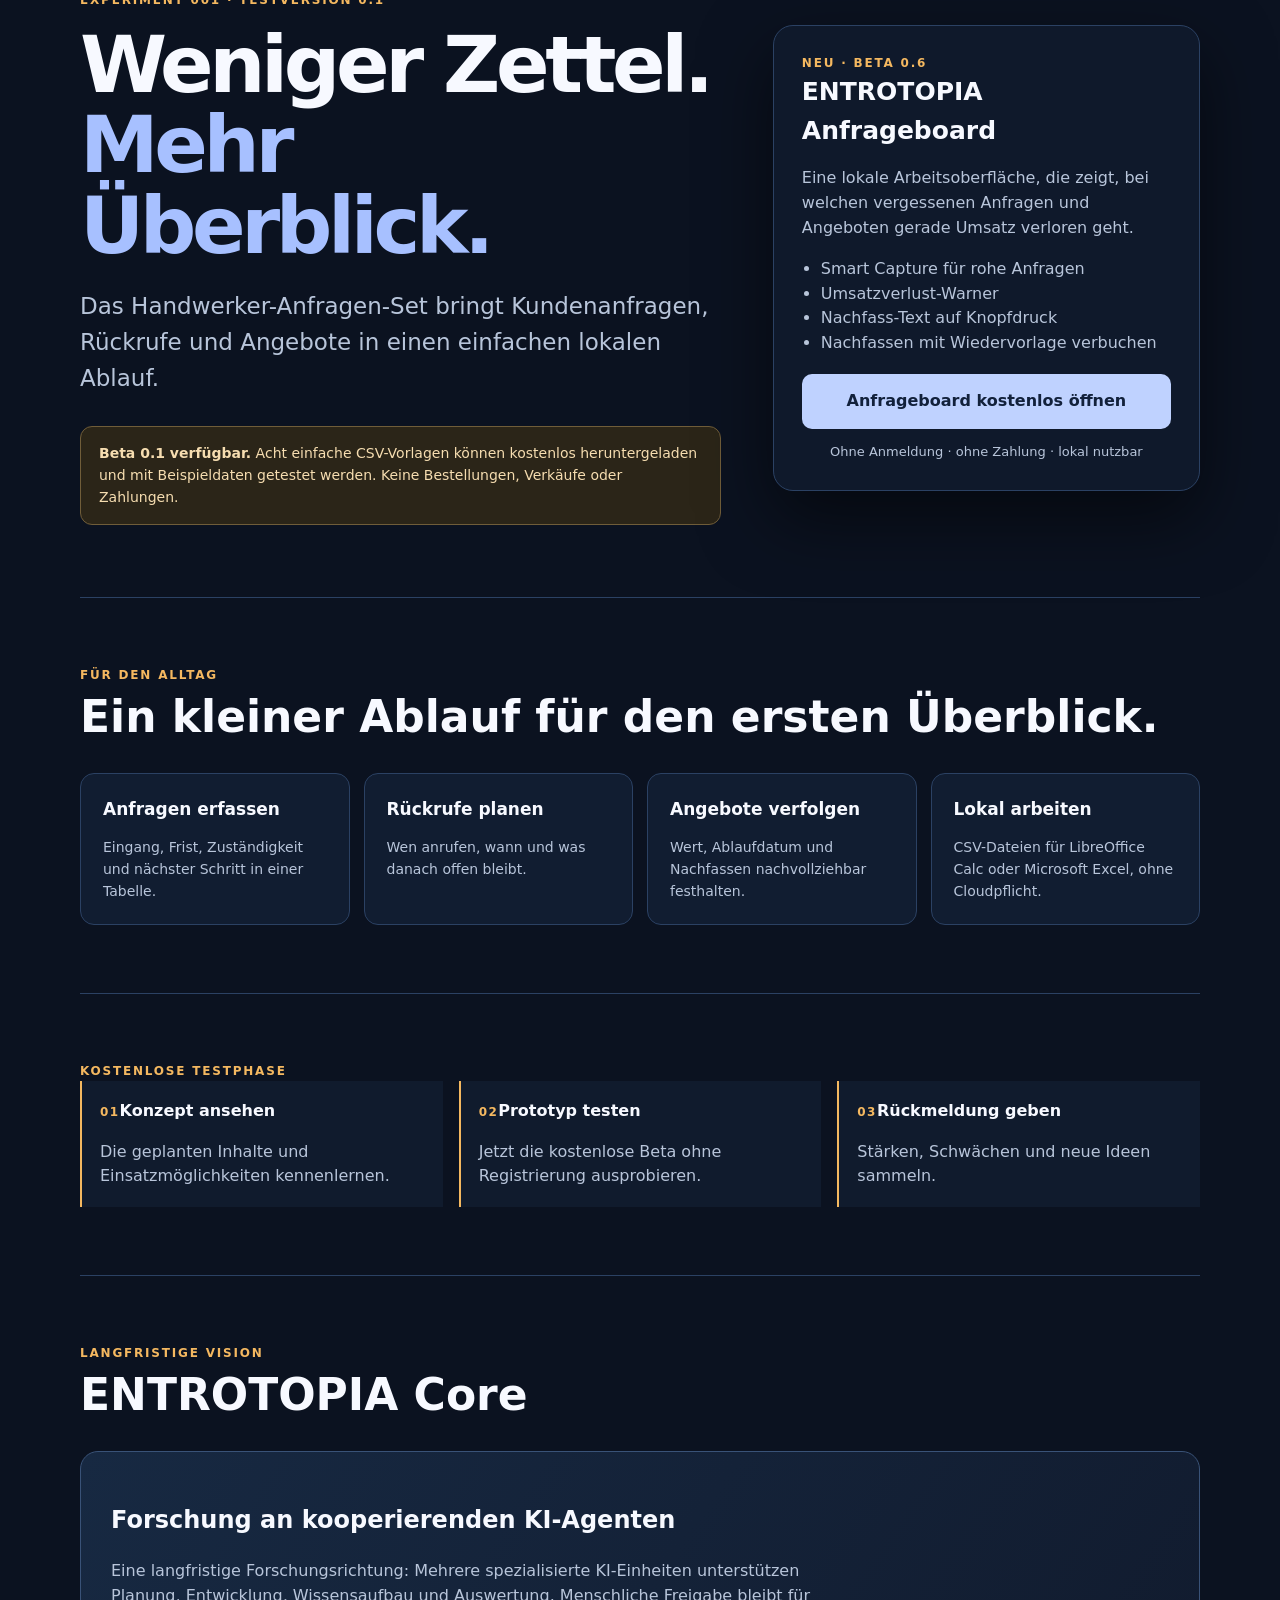
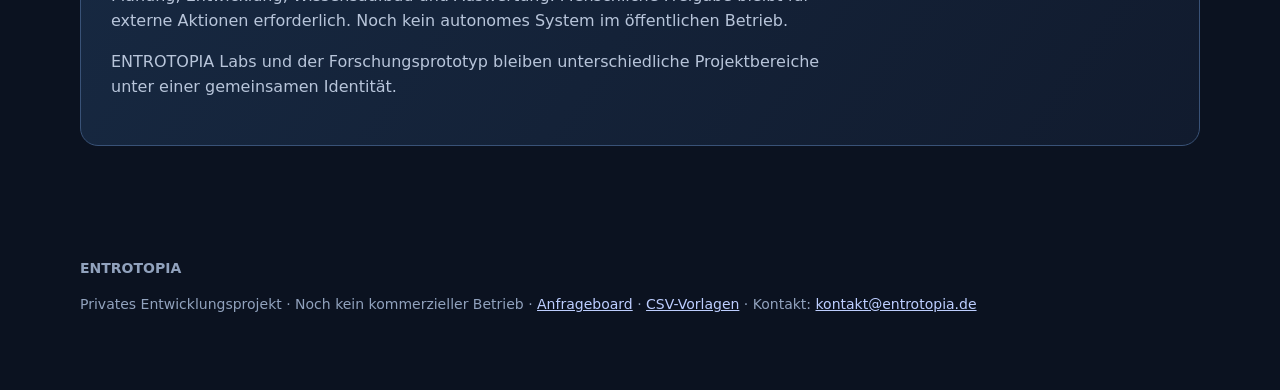
==== commit fac8237b: "Add local smart capture workflow" ====
--- a/index.html
+++ b/index.html
@@ -61,10 +61,10 @@
         <div class="notice"><b>Beta 0.1 verfügbar.</b> Acht einfache CSV-Vorlagen können kostenlos heruntergeladen und mit Beispieldaten getestet werden. Keine Bestellungen, Verkäufe oder Zahlungen.</div>
       </div>
       <aside class="product">
-        <div class="eyebrow">NEU · BETA 0.5</div>
+        <div class="eyebrow">NEU · BETA 0.6</div>
         <h2>ENTROTOPIA Anfrageboard</h2>
         <p>Eine lokale Arbeitsoberfläche, die zeigt, bei welchen vergessenen Anfragen und Angeboten gerade Umsatz verloren geht.</p>
-        <ul><li>Umsatzverlust-Warner</li><li>Priorisierte Tagesliste</li><li>Nachfass-Text auf Knopfdruck</li><li>Nachfassen mit Wiedervorlage verbuchen</li></ul>
+        <ul><li>Smart Capture für rohe Anfragen</li><li>Umsatzverlust-Warner</li><li>Nachfass-Text auf Knopfdruck</li><li>Nachfassen mit Wiedervorlage verbuchen</li></ul>
         <a class="cta" href="/public/app.html">Anfrageboard kostenlos öffnen</a>
         <p class="small">Ohne Anmeldung · ohne Zahlung · lokal nutzbar</p>
       </aside>
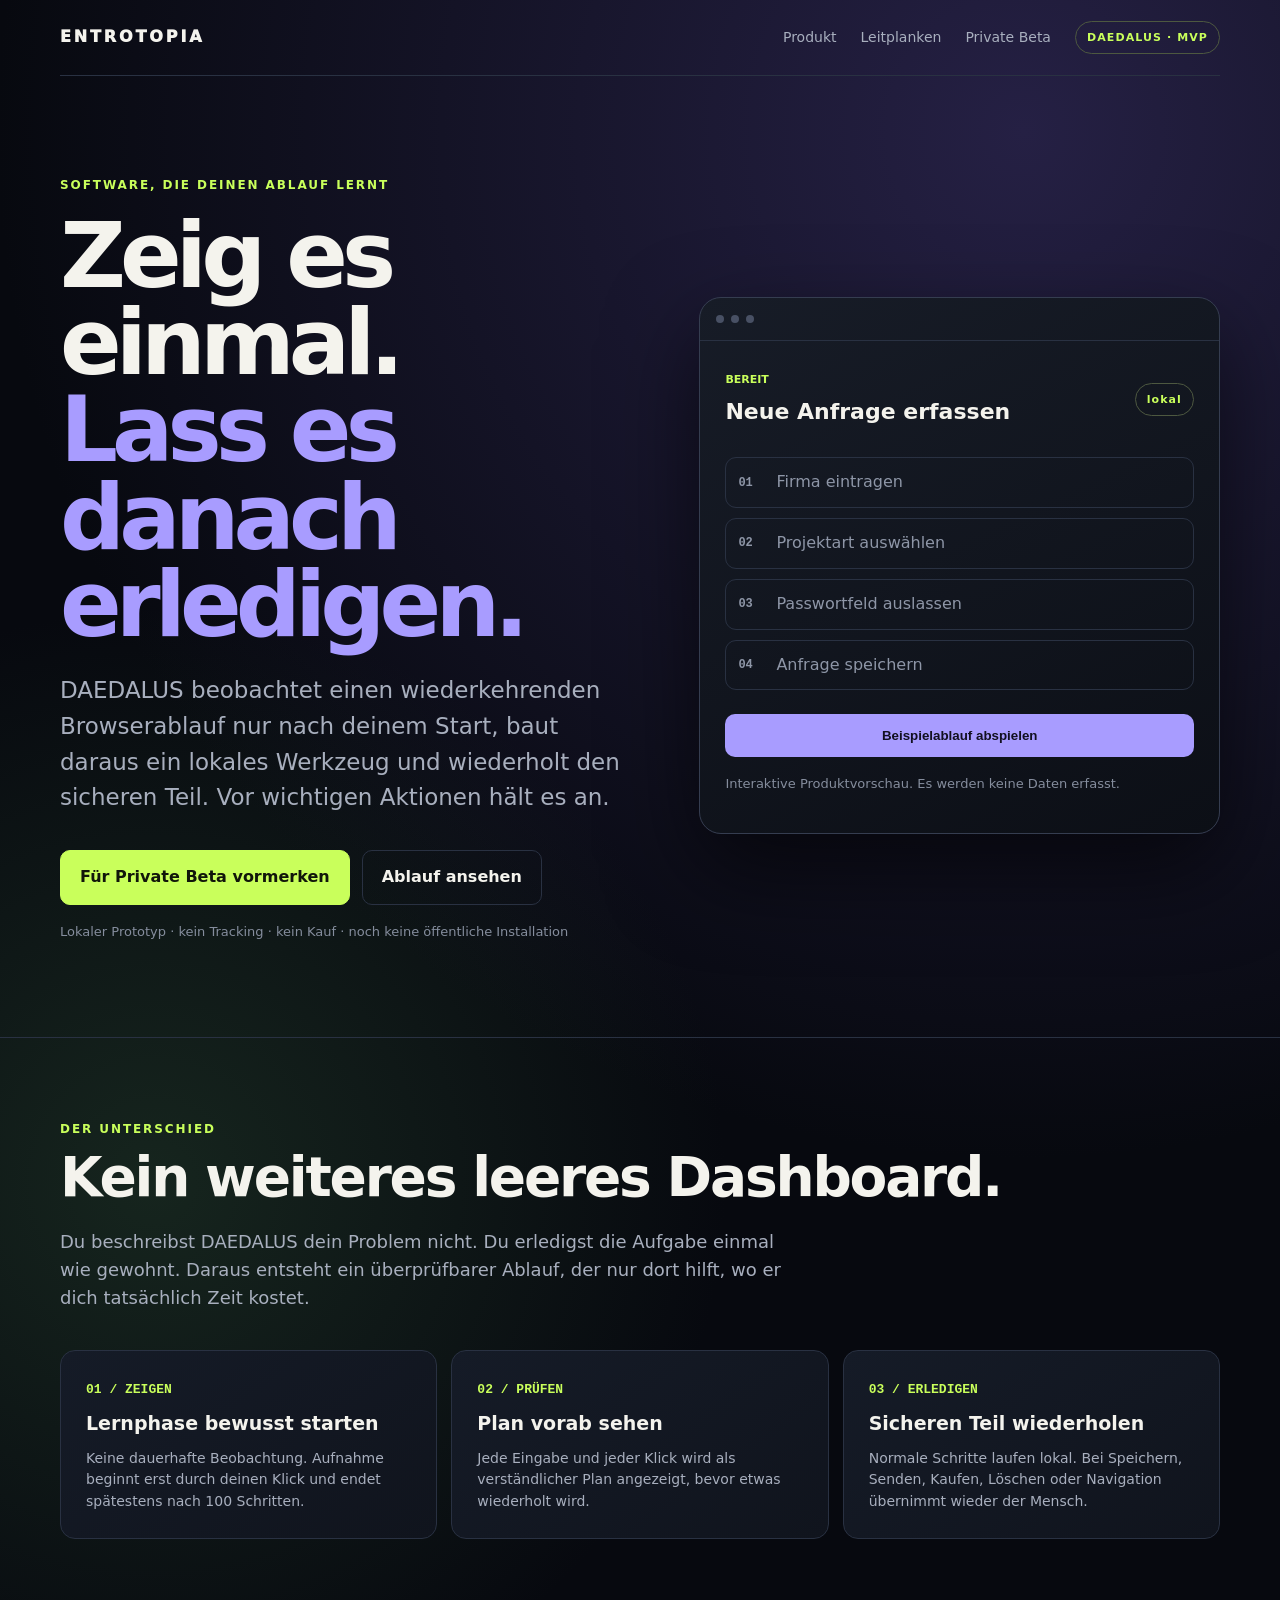
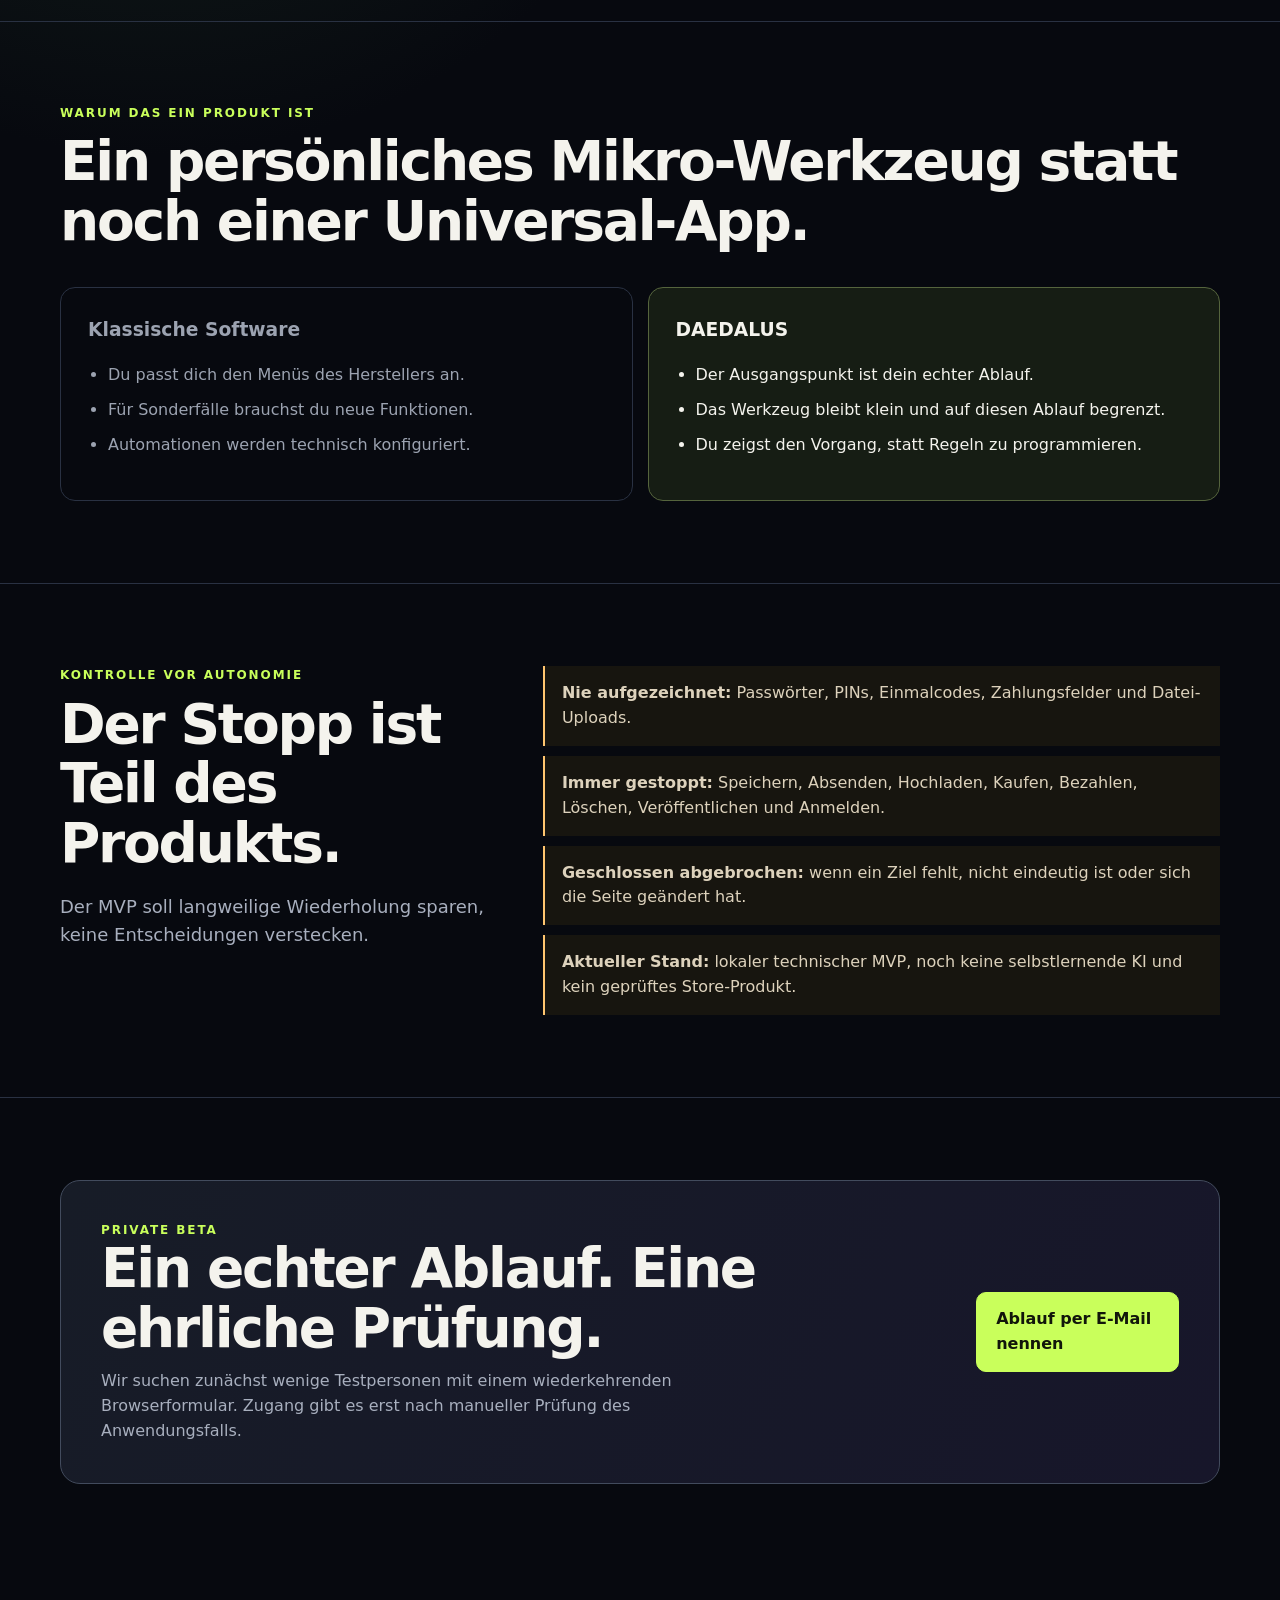
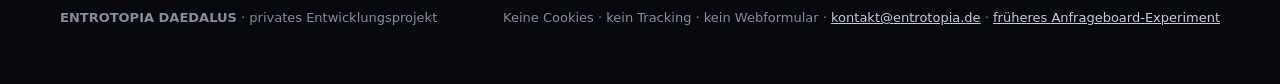
==== commit 08790a7f: "Refocus public site on DAEDALUS private beta" ====
--- a/index.html
+++ b/index.html
@@ -3,83 +3,30 @@
 <head>
   <meta charset="utf-8">
   <meta name="viewport" content="width=device-width,initial-scale=1">
-  <meta name="description" content="ENTROTOPIA Labs entwickelt und testet Ideen aus Software, KI, Spielen, Web und weiteren Bereichen.">
-  <meta name="robots" content="noindex,nofollow">
-  <title>ENTROTOPIA · Unabhängiges Experimentierlabor</title>
+  <meta name="description" content="ENTROTOPIA DAEDALUS lernt wiederkehrende Browserabläufe nach ausdrücklichem Start und wiederholt den sicheren Teil kontrolliert.">
+  <link rel="icon" href="/public/icon.svg" type="image/svg+xml">
+  <title>ENTROTOPIA DAEDALUS · Zeig es einmal</title>
   <style>
-    :root{color-scheme:dark;font-family:Inter,ui-sans-serif,system-ui,sans-serif;--bg:#0b1220;--panel:#111d31;--line:#2b4163;--text:#f7f9ff;--muted:#b8c5da;--gold:#f4b860;--accent:#a7c0ff}*{box-sizing:border-box}body{margin:0;background:radial-gradient(circle at 78% 3%,#293e6b 0,var(--bg) 38%);color:var(--text);line-height:1.55}.nav,main,footer{width:min(1120px,calc(100% - 40px));margin:auto}.nav{display:flex;justify-content:space-between;align-items:center;height:78px;border-bottom:1px solid var(--line);font-size:14px;color:var(--muted)}.brand{font-weight:900;letter-spacing:.15em;color:var(--text)}.hero{padding:92px 0 72px;display:grid;grid-template-columns:1.2fr .8fr;gap:52px;align-items:center}.eyebrow{font-size:12px;font-weight:900;letter-spacing:.15em;color:var(--gold)}h1{font-size:clamp(44px,7vw,79px);letter-spacing:-.055em;line-height:1.02;margin:15px 0 21px}h1 span{color:var(--accent)}.lead{font-size:clamp(18px,2.4vw,23px);color:var(--muted);max-width:650px}.notice{margin-top:30px;padding:16px 18px;border:1px solid #705d39;border-radius:12px;background:#2b2518;color:#f6ddb0;font-size:14px}.product{border:1px solid var(--line);border-radius:20px;padding:28px;background:#101b2dd9;box-shadow:0 28px 70px #0008}.product h2{font-size:25px;margin:0 0 14px}.product p{color:var(--muted)}.product ul{padding-left:19px;color:var(--muted)}button{width:100%;margin-top:18px;border:0;border-radius:10px;padding:15px;background:#5c687b;color:#dae1ed;font-weight:850;cursor:not-allowed}.small{font-size:13px;color:#9cabc2;text-align:center;margin:13px 0 0}.section{padding:68px 0;border-top:1px solid var(--line)}h3{font-size:clamp(29px,4vw,44px);line-height:1.15;margin:7px 0 31px}.cards{display:grid;grid-template-columns:repeat(4,1fr);gap:14px}.card{background:var(--panel);border:1px solid var(--line);border-radius:14px;padding:22px}.card b{font-size:17px}.card p{color:var(--muted);font-size:14px;margin-bottom:0}.steps{display:grid;grid-template-columns:repeat(3,1fr);gap:16px}.step{padding:18px;border-left:2px solid var(--gold);background:#101b2d}.step span{font-size:12px;color:var(--gold);font-weight:900;letter-spacing:.12em}.step p{color:var(--muted);margin-bottom:0}footer{padding:44px 0 60px;color:#91a2bd;font-size:14px}footer a{color:#bdceff}@media(max-width:760px){.nav span{display:none}.hero{grid-template-columns:1fr;padding-top:62px}.cards,.steps{grid-template-columns:1fr}.product{max-width:520px}h1{font-size:51px}}
-
-    .cta{display:block;margin-top:18px;text-align:center;text-decoration:none;border-radius:10px;padding:15px;background:#bfd2ff;color:#12213b;font-weight:850}.cta:hover{background:#e5ebff}
-    html{scroll-behavior:smooth}
-    .nav{gap:18px}.navlinks{display:flex;gap:18px;align-items:center}.navlinks a{color:var(--muted);text-decoration:none;font-weight:700}.navlinks a:hover{color:var(--text)}
-    .labhero{padding:88px 0 58px;display:grid;grid-template-columns:1.35fr .65fr;gap:32px;align-items:center}
-    .labhero h1{font-size:clamp(42px,6.5vw,76px)}.labhero .lead{max-width:720px}
-    .labbox{border:1px solid var(--line);border-radius:20px;padding:26px;background:linear-gradient(155deg,#1a2a45,#101b2d)}
-    .labbox b{font-size:22px}.labbox p,.subtext{color:var(--muted)}.labbox small{color:var(--gold);letter-spacing:.10em}
-    .tagline{display:flex;flex-wrap:wrap;gap:9px;margin:23px 0}.tag{border:1px solid #38506f;border-radius:999px;padding:7px 11px;color:#d0dff9;font-size:12px;font-weight:700}
-    .section-intro{max-width:750px;color:var(--muted);font-size:17px;margin-top:-16px;margin-bottom:28px}
-    .projectgrid{display:grid;grid-template-columns:repeat(3,1fr);gap:14px}
-    .project{border:1px solid var(--line);border-radius:15px;padding:24px;background:var(--panel);display:flex;flex-direction:column;gap:10px}
-    .project h4{font-size:20px;margin:0}.project p{color:var(--muted);margin:0;flex-grow:1}
-    .status{font-size:11px;font-weight:900;letter-spacing:.10em;color:var(--gold)}
-    .project a{color:#d3dfff;font-weight:700;text-decoration:underline;text-underline-offset:3px}
-    .introline{padding:15px 20px;border-radius:12px;background:#15263d;border:1px solid var(--line);color:#ccd9ee}
-    .corebox{padding:30px;border-radius:18px;background:linear-gradient(125deg,#172942,#111b2e);border:1px solid #395277}
-    .corebox p{max-width:750px;color:var(--muted)}
-    @media(max-width:760px){.nav{height:auto;padding:19px 0;flex-wrap:wrap}.nav span{display:none}.navlinks{width:100%;flex-wrap:wrap;gap:11px}.labhero{grid-template-columns:1fr;padding:54px 0 35px}.labhero h1{font-size:44px}.projectgrid{grid-template-columns:1fr}}
+    :root{color-scheme:dark;--ink:#07090f;--panel:#10141d;--panel2:#151b27;--line:#293142;--text:#f4f3ed;--muted:#a8afbe;--acid:#c9ff5b;--violet:#a89cff;--warn:#ffc56f;font-family:Inter,ui-sans-serif,system-ui,-apple-system,sans-serif}*{box-sizing:border-box}html{scroll-behavior:smooth}body{margin:0;background:radial-gradient(circle at 80% 4%,#252044 0,transparent 31%),radial-gradient(circle at 12% 36%,#16251e 0,transparent 24%),var(--ink);color:var(--text);line-height:1.55}a{color:inherit}.wrap{width:min(1160px,calc(100% - 40px));margin:auto}.nav{height:76px;display:flex;align-items:center;justify-content:space-between;border-bottom:1px solid var(--line)}.brand{font-weight:950;letter-spacing:.18em}.navlinks{display:flex;gap:24px;align-items:center;color:var(--muted);font-size:14px}.navlinks a{text-decoration:none}.pill{border:1px solid #4d5840;border-radius:999px;padding:7px 11px;color:var(--acid);font-size:11px;font-weight:850;letter-spacing:.1em}.hero{padding:100px 0 82px;display:grid;grid-template-columns:1.05fr .95fr;gap:64px;align-items:center}.eyebrow{color:var(--acid);font-size:12px;font-weight:900;letter-spacing:.16em}.hero h1{font-size:clamp(52px,7.5vw,91px);line-height:.96;letter-spacing:-.065em;margin:17px 0 25px}.hero h1 span{color:var(--violet)}.lead{font-size:clamp(18px,2vw,23px);color:var(--muted);max-width:650px}.actions{display:flex;gap:12px;flex-wrap:wrap;margin-top:34px}.button{display:inline-flex;align-items:center;justify-content:center;padding:14px 19px;border-radius:10px;text-decoration:none;font-weight:850;border:1px solid var(--acid);background:var(--acid);color:#11160a}.button.secondary{background:transparent;color:var(--text);border-color:var(--line)}.micro{font-size:13px;color:#858d9d;margin-top:17px}.device{border:1px solid #353d50;border-radius:22px;background:linear-gradient(155deg,#171c27,#0c0f16);box-shadow:0 35px 90px #0009;overflow:hidden}.devicebar{height:43px;border-bottom:1px solid var(--line);display:flex;align-items:center;gap:7px;padding:0 16px}.dot{width:8px;height:8px;border-radius:50%;background:#485064}.screen{padding:25px}.screenhead{display:flex;justify-content:space-between;gap:20px;align-items:center}.screen h2{font-size:22px;margin:4px 0}.state{font-size:11px;color:var(--acid);font-weight:900}.flow{margin:24px 0;display:grid;gap:10px}.flowstep{display:grid;grid-template-columns:28px 1fr auto;align-items:center;gap:10px;border:1px solid var(--line);border-radius:11px;padding:12px;color:#8e96a7;transition:.25s}.flowstep.active{border-color:#697653;background:#192019;color:var(--text)}.flowstep.done{color:var(--text)}.flowstep.stop{border-color:#705b3b;background:#211b12;color:#ffdaa0}.number{font:700 12px ui-monospace,monospace}.result{font-size:11px;font-weight:850}.demo-button{width:100%;border:0;border-radius:10px;padding:14px;background:var(--violet);color:#121020;font-weight:900;cursor:pointer}.demo-button:disabled{opacity:.65}.section{padding:82px 0;border-top:1px solid var(--line)}.section h2{font-size:clamp(34px,4.5vw,55px);letter-spacing:-.04em;line-height:1.08;margin:10px 0 20px}.intro{max-width:740px;color:var(--muted);font-size:18px}.grid3{display:grid;grid-template-columns:repeat(3,1fr);gap:14px;margin-top:38px}.card{border:1px solid var(--line);border-radius:15px;padding:25px;background:linear-gradient(145deg,var(--panel2),var(--panel))}.card b{display:block;font-size:19px;margin:9px 0}.card p{margin:0;color:var(--muted);font-size:14px}.icon{color:var(--acid);font:800 13px ui-monospace,monospace}.compare{display:grid;grid-template-columns:1fr 1fr;gap:15px;margin-top:36px}.compare article{border:1px solid var(--line);border-radius:15px;padding:27px}.compare .old{color:#9ca3b1}.compare .new{border-color:#55643d;background:#161d14}.compare h3{margin-top:0}.compare ul{padding-left:20px}.compare li{margin:10px 0}.guard{display:grid;grid-template-columns:.78fr 1.22fr;gap:50px;align-items:start}.guardlist{display:grid;gap:10px}.guarditem{padding:15px 17px;border-left:2px solid var(--warn);background:#17150f;color:#ddd2bc}.beta{border:1px solid #424b5d;border-radius:20px;padding:40px;background:linear-gradient(120deg,#171c27,#17162a);display:flex;justify-content:space-between;gap:38px;align-items:center}.beta h2{margin:0 0 11px}.beta p{color:var(--muted);margin:0;max-width:650px}footer{padding:42px 0 55px;color:#858d9d;font-size:13px}.footerrow{display:flex;justify-content:space-between;gap:30px;flex-wrap:wrap}.footerrow a{color:#c5cbd6}@media(max-width:800px){.navlinks a{display:none}.hero,.guard{grid-template-columns:1fr}.hero{padding-top:63px}.hero h1{font-size:57px}.grid3,.compare{grid-template-columns:1fr}.beta{align-items:flex-start;flex-direction:column}.device{max-width:590px}.section{padding:62px 0}}
   </style>
 </head>
 <body>
-  <header class="nav"><div class="brand">ENTROTOPIA</div><nav class="navlinks" aria-label="Hauptnavigation"><a href="#portfolio">Experimente</a><a href="#handwerker">Erstes Produkt</a><a href="#core">Core</a></nav><span>Independent Experimental Lab</span></header>
+  <header class="nav wrap"><div class="brand">ENTROTOPIA</div><nav class="navlinks" aria-label="Hauptnavigation"><a href="#produkt">Produkt</a><a href="#sicherheit">Leitplanken</a><a href="#beta">Private Beta</a><span class="pill">DAEDALUS · MVP</span></nav></header>
   <main>
-<section class="labhero" id="lab">
-  <div><div class="eyebrow">ENTROTOPIA LABS · PRIVATES ENTWICKLUNGSPROJEKT</div>
-    <h1>Ideen entwickeln.<br><span>Grenzen testen.</span></h1>
-    <p class="lead">Ein unabhängiges Experimentierlabor für Software, KI, Spiele, Websites, digitale Werkzeuge und Produktkonzepte. Viele kleine Ideen, schnelle Prototypen und ehrliches Feedback statt großer Versprechen.</p>
-    <div class="tagline"><span class="tag">Software &amp; KI</span><span class="tag">Games</span><span class="tag">Web</span><span class="tag">Digitale Vorlagen</span><span class="tag">Produktideen</span></div>
-    <p class="introline">Aktuell in der kostenlosen Test- und Entwicklungsphase. Kein Shop, keine Bestellungen und keine Zahlung.</p>
-  </div>
-  <aside class="labbox"><small>DIE METHODE</small><h2>Experimentieren statt behaupten.</h2>
-    <p><b>01.</b> Idee auswählen</p><p><b>02.</b> Kleinen Prototyp bauen</p><p><b>03.</b> Kostenlos testen und Rückmeldungen sammeln</p><p><b>04.</b> Lernen, verbessern oder verwerfen</p>
-  </aside>
-</section>
-<section class="section" id="portfolio"><div class="eyebrow">EXPERIMENT-PORTFOLIO</div><h3>Viele Ideen. Ein gemeinsames Labor.</h3>
-<p class="section-intro">Das Handwerker-Anfragen-Set ist als kostenloser Arbeitsprototyp zum Testen verfügbar. Weitere Bereiche sind ausdrücklich Ideen und keine fertigen oder käuflichen Produkte.</p>
-<div class="projectgrid">
-<article class="project"><span class="status">EXPERIMENT 001 · KOSTENLOSE BETA</span><h4>ENTROTOPIA Anfrageboard</h4><p>Interessenten, Rückrufe, Angebote und Wiedervorlagen direkt im Browser organisieren.</p><a href="/public/app.html">Anfrageboard öffnen</a></article>
-<article class="project"><span class="status">IDEENPOOL</span><h4>KI &amp; Software</h4><p>Kleine Werkzeuge und Automatisierungen für konkrete Probleme.</p></article>
-<article class="project"><span class="status">IDEENPOOL</span><h4>Spiele &amp; Interaktion</h4><p>Spielmechaniken, Prototypen und ungewöhnliche Experimente.</p></article>
-<article class="project"><span class="status">IDEENPOOL</span><h4>Web &amp; Plattformen</h4><p>Neue digitale Konzepte und einfache Anwendungen.</p></article>
-<article class="project"><span class="status">IDEENPOOL</span><h4>Digitale Dienstleistungen</h4><p>Ansätze für Arbeitsabläufe, Vorlagen und nützliche Services.</p></article>
-<article class="project"><span class="status">IDEENPOOL</span><h4>Physische Produktideen</h4><p>Konzepte werden zunächst ohne Herstellung oder Verkauf auf Nachfrage geprüft.</p></article>
-</div></section>
-    <section class="hero" id="handwerker">
-      <div>
-        <div class="eyebrow">EXPERIMENT 001 · TESTVERSION 0.1</div>
-        <h1>Weniger Zettel.<br><span>Mehr Überblick.</span></h1>
-        <p class="lead">Das Handwerker-Anfragen-Set bringt Kundenanfragen, Rückrufe und Angebote in einen einfachen lokalen Ablauf.</p>
-        <div class="notice"><b>Beta 0.1 verfügbar.</b> Acht einfache CSV-Vorlagen können kostenlos heruntergeladen und mit Beispieldaten getestet werden. Keine Bestellungen, Verkäufe oder Zahlungen.</div>
-      </div>
-      <aside class="product">
-        <div class="eyebrow">NEU · BETA 0.6</div>
-        <h2>ENTROTOPIA Anfrageboard</h2>
-        <p>Eine lokale Arbeitsoberfläche, die zeigt, bei welchen vergessenen Anfragen und Angeboten gerade Umsatz verloren geht.</p>
-        <ul><li>Smart Capture für rohe Anfragen</li><li>Umsatzverlust-Warner</li><li>Nachfass-Text auf Knopfdruck</li><li>Nachfassen mit Wiedervorlage verbuchen</li></ul>
-        <a class="cta" href="/public/app.html">Anfrageboard kostenlos öffnen</a>
-        <p class="small">Ohne Anmeldung · ohne Zahlung · lokal nutzbar</p>
-      </aside>
+    <section class="hero wrap">
+      <div><div class="eyebrow">SOFTWARE, DIE DEINEN ABLAUF LERNT</div><h1>Zeig es einmal.<br><span>Lass es danach erledigen.</span></h1><p class="lead">DAEDALUS beobachtet einen wiederkehrenden Browserablauf nur nach deinem Start, baut daraus ein lokales Werkzeug und wiederholt den sicheren Teil. Vor wichtigen Aktionen hält es an.</p><div class="actions"><a class="button" href="mailto:kontakt@entrotopia.de?subject=DAEDALUS%20Private%20Beta">Für Private Beta vormerken</a><a class="button secondary" href="#demo">Ablauf ansehen</a></div><p class="micro">Lokaler Prototyp · kein Tracking · kein Kauf · noch keine öffentliche Installation</p></div>
+      <aside class="device" id="demo"><div class="devicebar"><i class="dot"></i><i class="dot"></i><i class="dot"></i></div><div class="screen"><div class="screenhead"><div><span class="state" id="demo-state">BEREIT</span><h2>Neue Anfrage erfassen</h2></div><span class="pill">lokal</span></div><div class="flow"><div class="flowstep" data-step><span class="number">01</span><span>Firma eintragen</span><span class="result"></span></div><div class="flowstep" data-step><span class="number">02</span><span>Projektart auswählen</span><span class="result"></span></div><div class="flowstep" data-step><span class="number">03</span><span>Passwortfeld auslassen</span><span class="result"></span></div><div class="flowstep" data-step><span class="number">04</span><span>Anfrage speichern</span><span class="result"></span></div></div><button class="demo-button" id="demo-run" type="button">Beispielablauf abspielen</button><p class="micro">Interaktive Produktvorschau. Es werden keine Daten erfasst.</p></div></aside>
     </section>
-    <section class="section">
-      <div class="eyebrow">FÜR DEN ALLTAG</div>
-      <h3>Ein kleiner Ablauf für den ersten Überblick.</h3>
-      <div class="cards"><article class="card"><b>Anfragen erfassen</b><p>Eingang, Frist, Zuständigkeit und nächster Schritt in einer Tabelle.</p></article><article class="card"><b>Rückrufe planen</b><p>Wen anrufen, wann und was danach offen bleibt.</p></article><article class="card"><b>Angebote verfolgen</b><p>Wert, Ablaufdatum und Nachfassen nachvollziehbar festhalten.</p></article><article class="card"><b>Lokal arbeiten</b><p>CSV-Dateien für LibreOffice Calc oder Microsoft Excel, ohne Cloudpflicht.</p></article></div>
-    </section>
-    <section class="section">
-      <div class="eyebrow">KOSTENLOSE TESTPHASE</div>
-      <div class="steps"><article class="step"><span>01</span><b>Konzept ansehen</b><p>Die geplanten Inhalte und Einsatzmöglichkeiten kennenlernen.</p></article><article class="step"><span>02</span><b>Prototyp testen</b><p>Jetzt die kostenlose Beta ohne Registrierung ausprobieren.</p></article><article class="step"><span>03</span><b>Rückmeldung geben</b><p>Stärken, Schwächen und neue Ideen sammeln.</p></article></div>
-    </section>
-    <section class="section" id="core"><div class="eyebrow">LANGFRISTIGE VISION</div><h3>ENTROTOPIA Core</h3><div class="corebox"><h2>Forschung an kooperierenden KI-Agenten</h2><p>Eine langfristige Forschungsrichtung: Mehrere spezialisierte KI-Einheiten unterstützen Planung, Entwicklung, Wissensaufbau und Auswertung. Menschliche Freigabe bleibt für externe Aktionen erforderlich. Noch kein autonomes System im öffentlichen Betrieb.</p><p>ENTROTOPIA Labs und der Forschungsprototyp bleiben unterschiedliche Projektbereiche unter einer gemeinsamen Identität.</p></div></section>
+    <section class="section" id="produkt"><div class="wrap"><div class="eyebrow">DER UNTERSCHIED</div><h2>Kein weiteres leeres Dashboard.</h2><p class="intro">Du beschreibst DAEDALUS dein Problem nicht. Du erledigst die Aufgabe einmal wie gewohnt. Daraus entsteht ein überprüfbarer Ablauf, der nur dort hilft, wo er dich tatsächlich Zeit kostet.</p><div class="grid3"><article class="card"><span class="icon">01 / ZEIGEN</span><b>Lernphase bewusst starten</b><p>Keine dauerhafte Beobachtung. Aufnahme beginnt erst durch deinen Klick und endet spätestens nach 100 Schritten.</p></article><article class="card"><span class="icon">02 / PRÜFEN</span><b>Plan vorab sehen</b><p>Jede Eingabe und jeder Klick wird als verständlicher Plan angezeigt, bevor etwas wiederholt wird.</p></article><article class="card"><span class="icon">03 / ERLEDIGEN</span><b>Sicheren Teil wiederholen</b><p>Normale Schritte laufen lokal. Bei Speichern, Senden, Kaufen, Löschen oder Navigation übernimmt wieder der Mensch.</p></article></div></div></section>
+    <section class="section"><div class="wrap"><div class="eyebrow">WARUM DAS EIN PRODUKT IST</div><h2>Ein persönliches Mikro-Werkzeug statt noch einer Universal-App.</h2><div class="compare"><article class="old"><h3>Klassische Software</h3><ul><li>Du passt dich den Menüs des Herstellers an.</li><li>Für Sonderfälle brauchst du neue Funktionen.</li><li>Automationen werden technisch konfiguriert.</li></ul></article><article class="new"><h3>DAEDALUS</h3><ul><li>Der Ausgangspunkt ist dein echter Ablauf.</li><li>Das Werkzeug bleibt klein und auf diesen Ablauf begrenzt.</li><li>Du zeigst den Vorgang, statt Regeln zu programmieren.</li></ul></article></div></div></section>
+    <section class="section" id="sicherheit"><div class="wrap guard"><div><div class="eyebrow">KONTROLLE VOR AUTONOMIE</div><h2>Der Stopp ist Teil des Produkts.</h2><p class="intro">Der MVP soll langweilige Wiederholung sparen, keine Entscheidungen verstecken.</p></div><div class="guardlist"><div class="guarditem"><b>Nie aufgezeichnet:</b> Passwörter, PINs, Einmalcodes, Zahlungsfelder und Datei-Uploads.</div><div class="guarditem"><b>Immer gestoppt:</b> Speichern, Absenden, Hochladen, Kaufen, Bezahlen, Löschen, Veröffentlichen und Anmelden.</div><div class="guarditem"><b>Geschlossen abgebrochen:</b> wenn ein Ziel fehlt, nicht eindeutig ist oder sich die Seite geändert hat.</div><div class="guarditem"><b>Aktueller Stand:</b> lokaler technischer MVP, noch keine selbstlernende KI und kein geprüftes Store-Produkt.</div></div></div></section>
+    <section class="section" id="beta"><div class="wrap"><div class="beta"><div><div class="eyebrow">PRIVATE BETA</div><h2>Ein echter Ablauf. Eine ehrliche Prüfung.</h2><p>Wir suchen zunächst wenige Testpersonen mit einem wiederkehrenden Browserformular. Zugang gibt es erst nach manueller Prüfung des Anwendungsfalls.</p></div><a class="button" href="mailto:kontakt@entrotopia.de?subject=DAEDALUS%20Private%20Beta&body=Mein%20wiederkehrender%20Browserablauf%3A%0A">Ablauf per E-Mail nennen</a></div></div></section>
   </main>
-  <footer><b>ENTROTOPIA</b><p>Privates Entwicklungsprojekt · Noch kein kommerzieller Betrieb · <a href="/public/app.html">Anfrageboard</a> · <a href="/public/testphase.html">CSV-Vorlagen</a> · Kontakt: <a href="mailto:kontakt@entrotopia.de">kontakt@entrotopia.de</a></p></footer>
+  <footer class="wrap"><div class="footerrow"><span><b>ENTROTOPIA DAEDALUS</b> · privates Entwicklungsprojekt</span><span>Keine Cookies · kein Tracking · kein Webformular · <a href="mailto:kontakt@entrotopia.de">kontakt@entrotopia.de</a> · <a href="/public/app.html">früheres Anfrageboard-Experiment</a></span></div></footer>
+  <script>
+    const run=document.querySelector('#demo-run'),state=document.querySelector('#demo-state'),steps=[...document.querySelectorAll('[data-step]')];
+    const wait=ms=>new Promise(resolve=>setTimeout(resolve,ms));
+    run.addEventListener('click',async()=>{run.disabled=true;steps.forEach(step=>{step.className='flowstep';step.querySelector('.result').textContent=''});state.textContent='LERNT ABLAUF';for(let i=0;i<steps.length;i++){const step=steps[i];step.classList.add('active');await wait(550);step.classList.remove('active');if(i===2){step.classList.add('done');step.querySelector('.result').textContent='AUSGELASSEN'}else if(i===3){step.classList.add('stop');step.querySelector('.result').textContent='FREIGABE';state.textContent='SICHER GESTOPPT'}else{step.classList.add('done');step.querySelector('.result').textContent='GELERNT'}}run.textContent='Noch einmal abspielen';run.disabled=false});
+  </script>
 </body>
 </html>
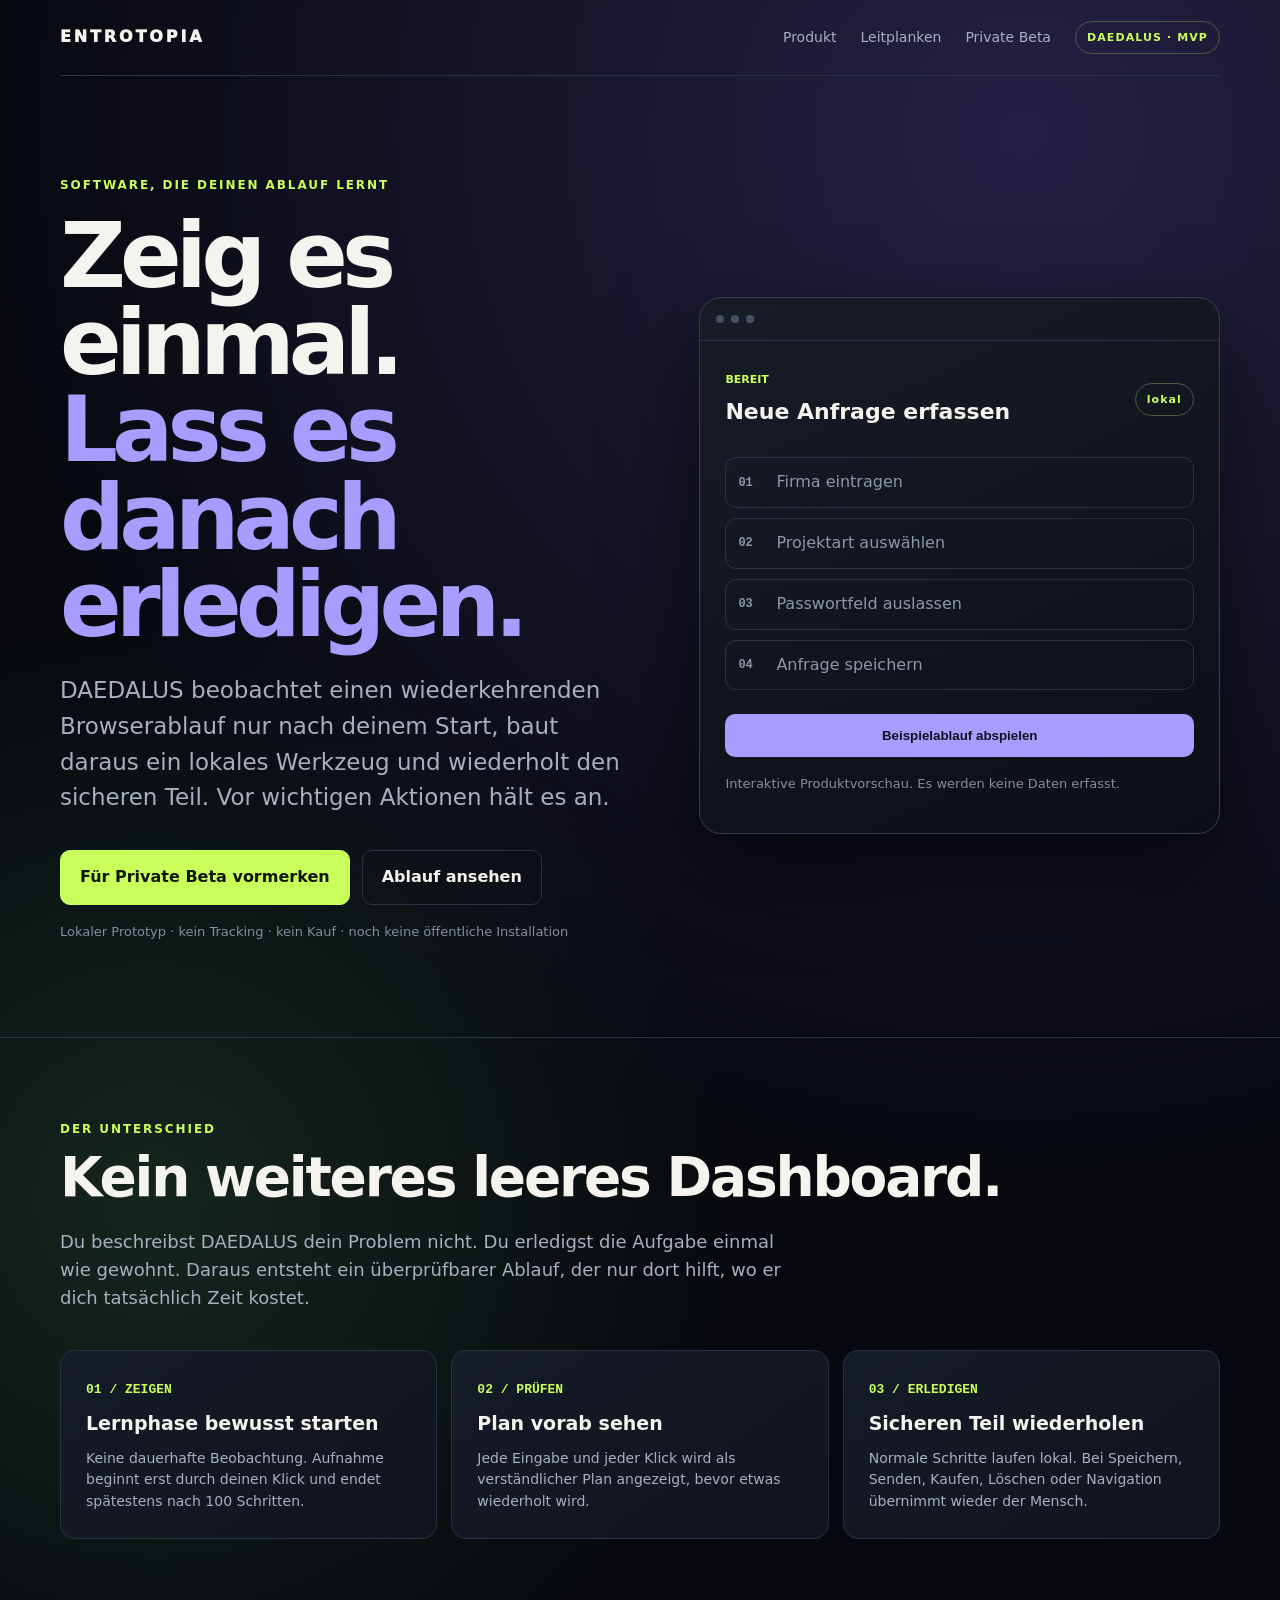
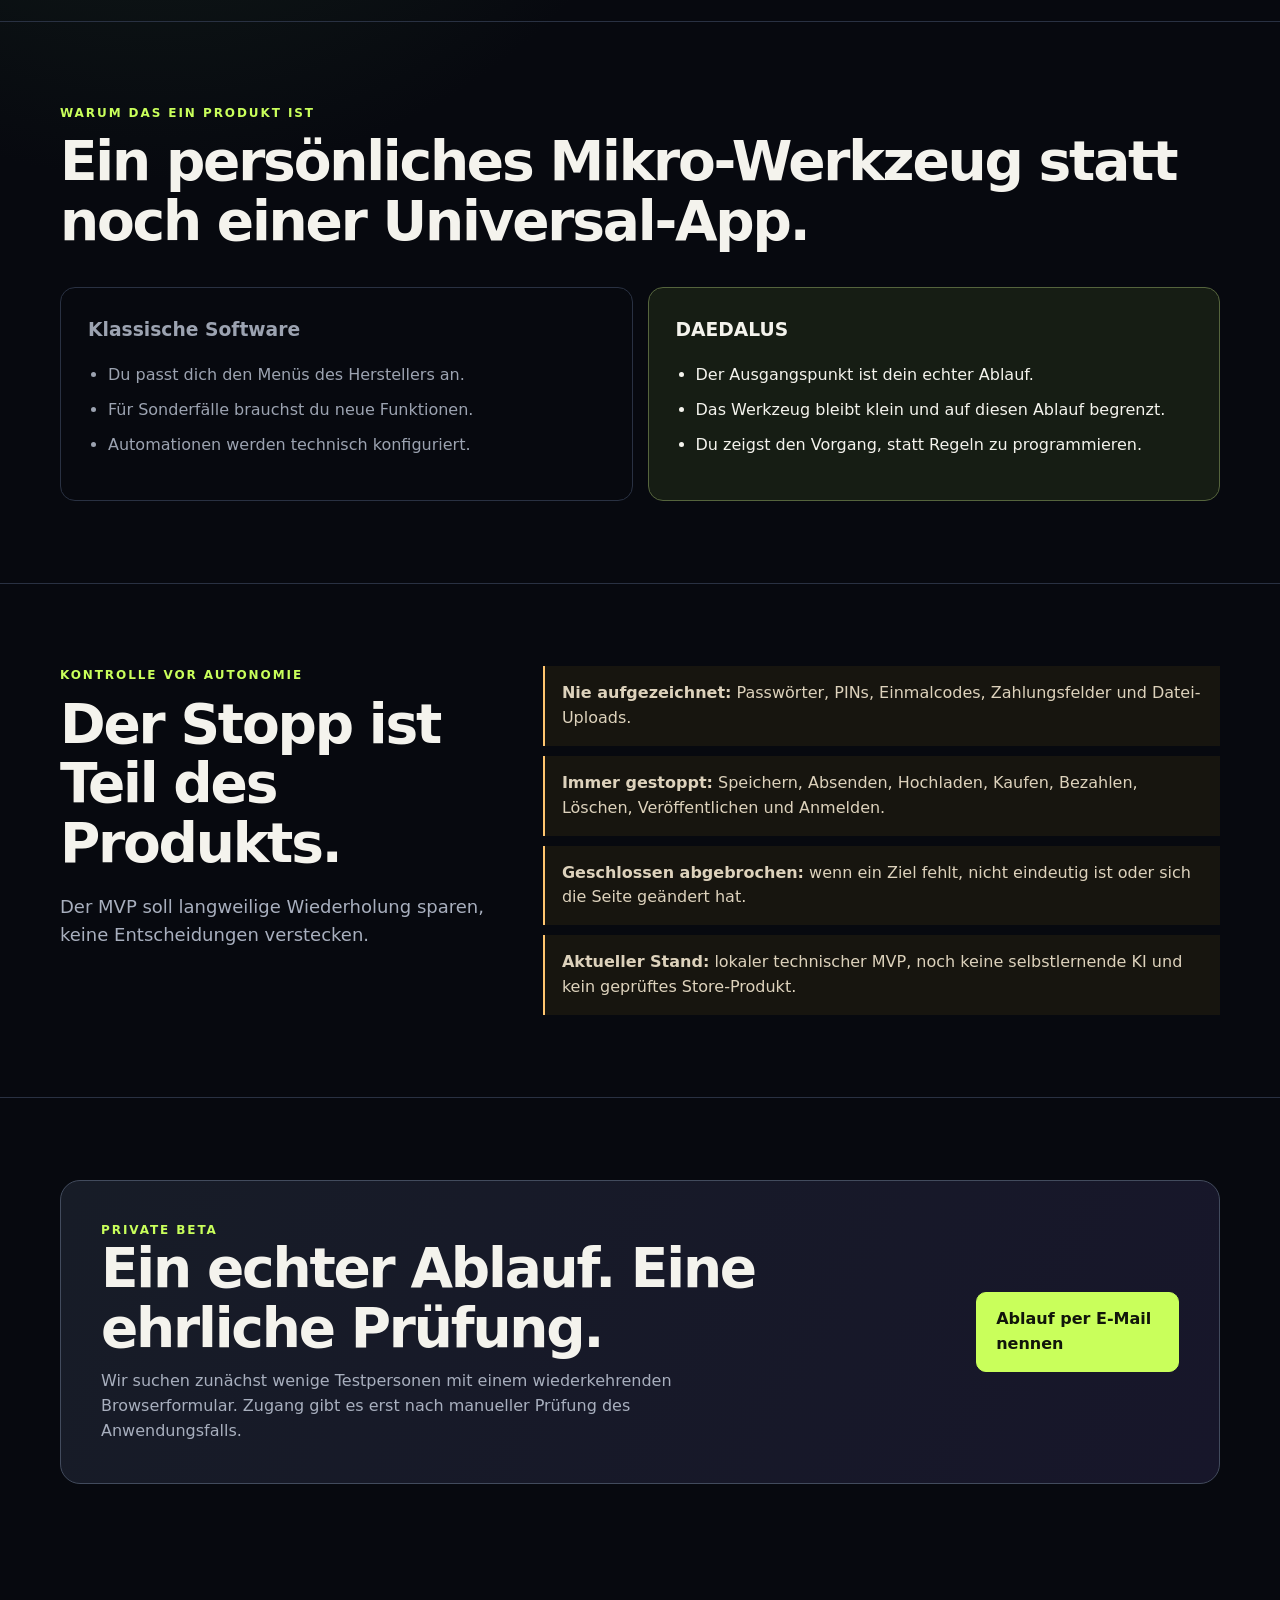
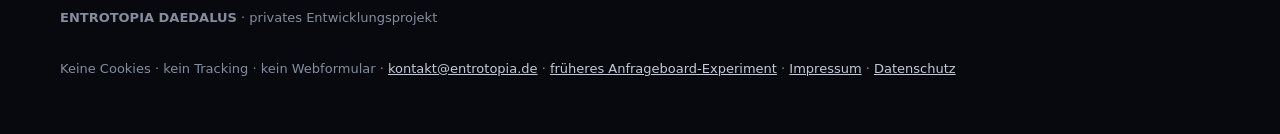
==== commit a36844e1: "Rechtliches: Impressum, Datenschutzerklärung, noindex-Tag und Footer-Links" ====
--- a/index.html
+++ b/index.html
@@ -3,6 +3,7 @@
 <head>
   <meta charset="utf-8">
   <meta name="viewport" content="width=device-width,initial-scale=1">
+  <meta name="robots" content="noindex,nofollow">
   <meta name="description" content="ENTROTOPIA DAEDALUS lernt wiederkehrende Browserabläufe nach ausdrücklichem Start und wiederholt den sicheren Teil kontrolliert.">
   <link rel="icon" href="/public/icon.svg" type="image/svg+xml">
   <title>ENTROTOPIA DAEDALUS · Zeig es einmal</title>
@@ -22,11 +23,11 @@
     <section class="section" id="sicherheit"><div class="wrap guard"><div><div class="eyebrow">KONTROLLE VOR AUTONOMIE</div><h2>Der Stopp ist Teil des Produkts.</h2><p class="intro">Der MVP soll langweilige Wiederholung sparen, keine Entscheidungen verstecken.</p></div><div class="guardlist"><div class="guarditem"><b>Nie aufgezeichnet:</b> Passwörter, PINs, Einmalcodes, Zahlungsfelder und Datei-Uploads.</div><div class="guarditem"><b>Immer gestoppt:</b> Speichern, Absenden, Hochladen, Kaufen, Bezahlen, Löschen, Veröffentlichen und Anmelden.</div><div class="guarditem"><b>Geschlossen abgebrochen:</b> wenn ein Ziel fehlt, nicht eindeutig ist oder sich die Seite geändert hat.</div><div class="guarditem"><b>Aktueller Stand:</b> lokaler technischer MVP, noch keine selbstlernende KI und kein geprüftes Store-Produkt.</div></div></div></section>
     <section class="section" id="beta"><div class="wrap"><div class="beta"><div><div class="eyebrow">PRIVATE BETA</div><h2>Ein echter Ablauf. Eine ehrliche Prüfung.</h2><p>Wir suchen zunächst wenige Testpersonen mit einem wiederkehrenden Browserformular. Zugang gibt es erst nach manueller Prüfung des Anwendungsfalls.</p></div><a class="button" href="mailto:kontakt@entrotopia.de?subject=DAEDALUS%20Private%20Beta&body=Mein%20wiederkehrender%20Browserablauf%3A%0A">Ablauf per E-Mail nennen</a></div></div></section>
   </main>
-  <footer class="wrap"><div class="footerrow"><span><b>ENTROTOPIA DAEDALUS</b> · privates Entwicklungsprojekt</span><span>Keine Cookies · kein Tracking · kein Webformular · <a href="mailto:kontakt@entrotopia.de">kontakt@entrotopia.de</a> · <a href="/public/app.html">früheres Anfrageboard-Experiment</a></span></div></footer>
+  <footer class="wrap"><div class="footerrow"><span><b>ENTROTOPIA DAEDALUS</b> · privates Entwicklungsprojekt</span><span>Keine Cookies · kein Tracking · kein Webformular · <a href="mailto:kontakt@entrotopia.de">kontakt@entrotopia.de</a> · <a href="/public/app.html">früheres Anfrageboard-Experiment</a> · <a href="/impressum.html">Impressum</a> · <a href="/datenschutz.html">Datenschutz</a></span></div></footer>
   <script>
     const run=document.querySelector('#demo-run'),state=document.querySelector('#demo-state'),steps=[...document.querySelectorAll('[data-step]')];
     const wait=ms=>new Promise(resolve=>setTimeout(resolve,ms));
     run.addEventListener('click',async()=>{run.disabled=true;steps.forEach(step=>{step.className='flowstep';step.querySelector('.result').textContent=''});state.textContent='LERNT ABLAUF';for(let i=0;i<steps.length;i++){const step=steps[i];step.classList.add('active');await wait(550);step.classList.remove('active');if(i===2){step.classList.add('done');step.querySelector('.result').textContent='AUSGELASSEN'}else if(i===3){step.classList.add('stop');step.querySelector('.result').textContent='FREIGABE';state.textContent='SICHER GESTOPPT'}else{step.classList.add('done');step.querySelector('.result').textContent='GELERNT'}}run.textContent='Noch einmal abspielen';run.disabled=false});
   </script>
 </body>
-</html>
+</html>
